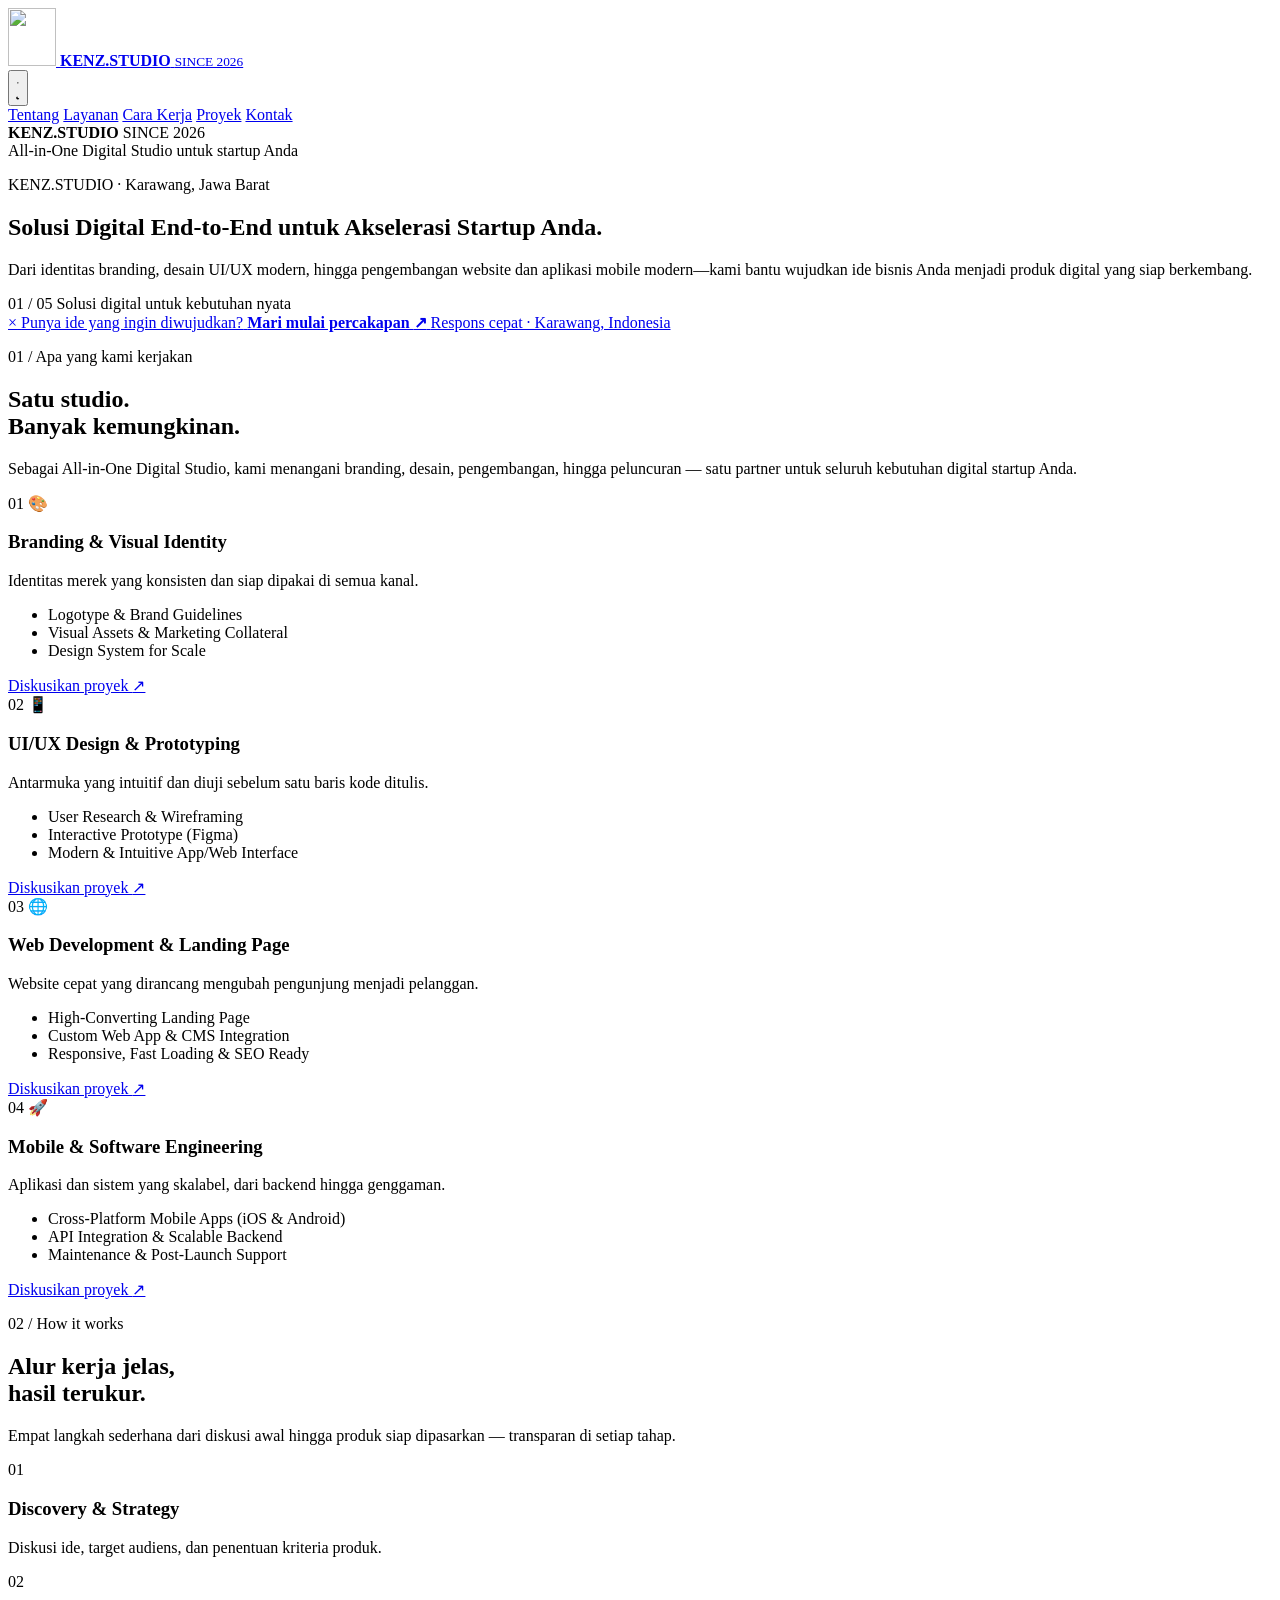
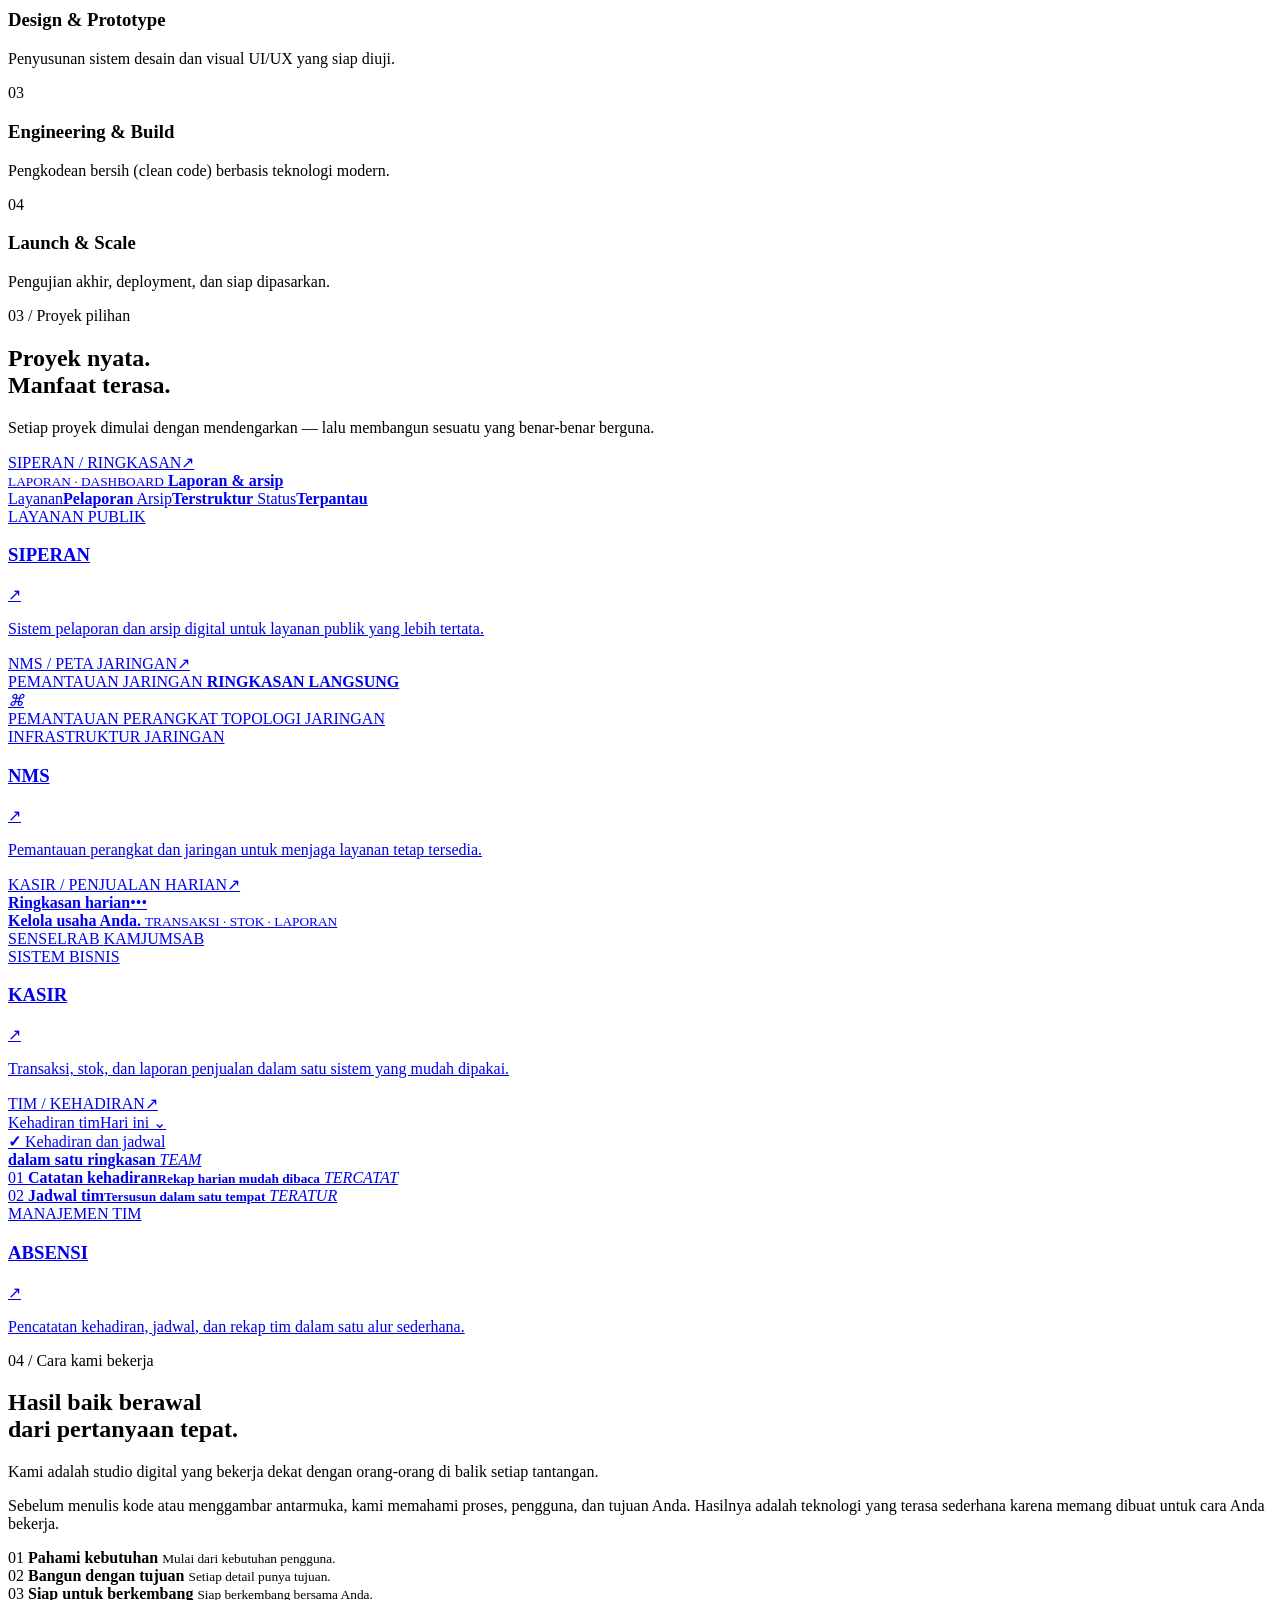
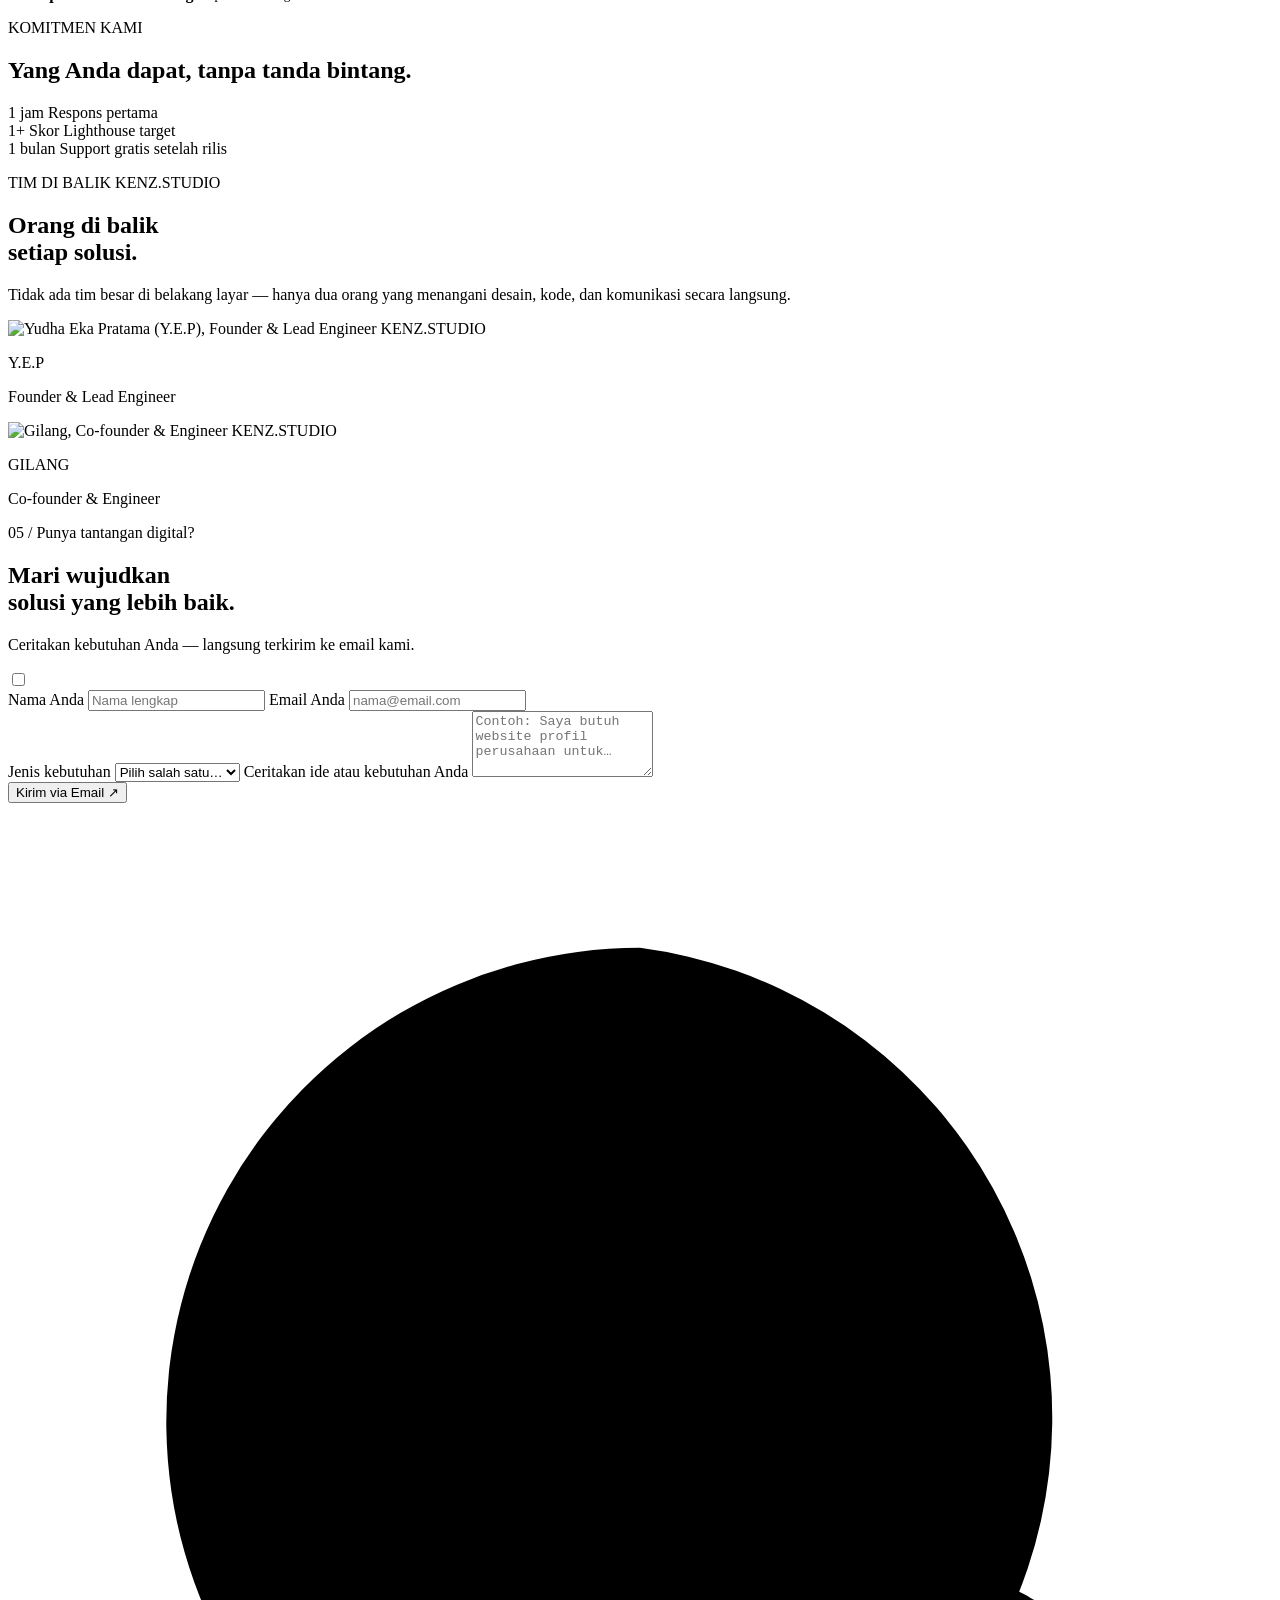
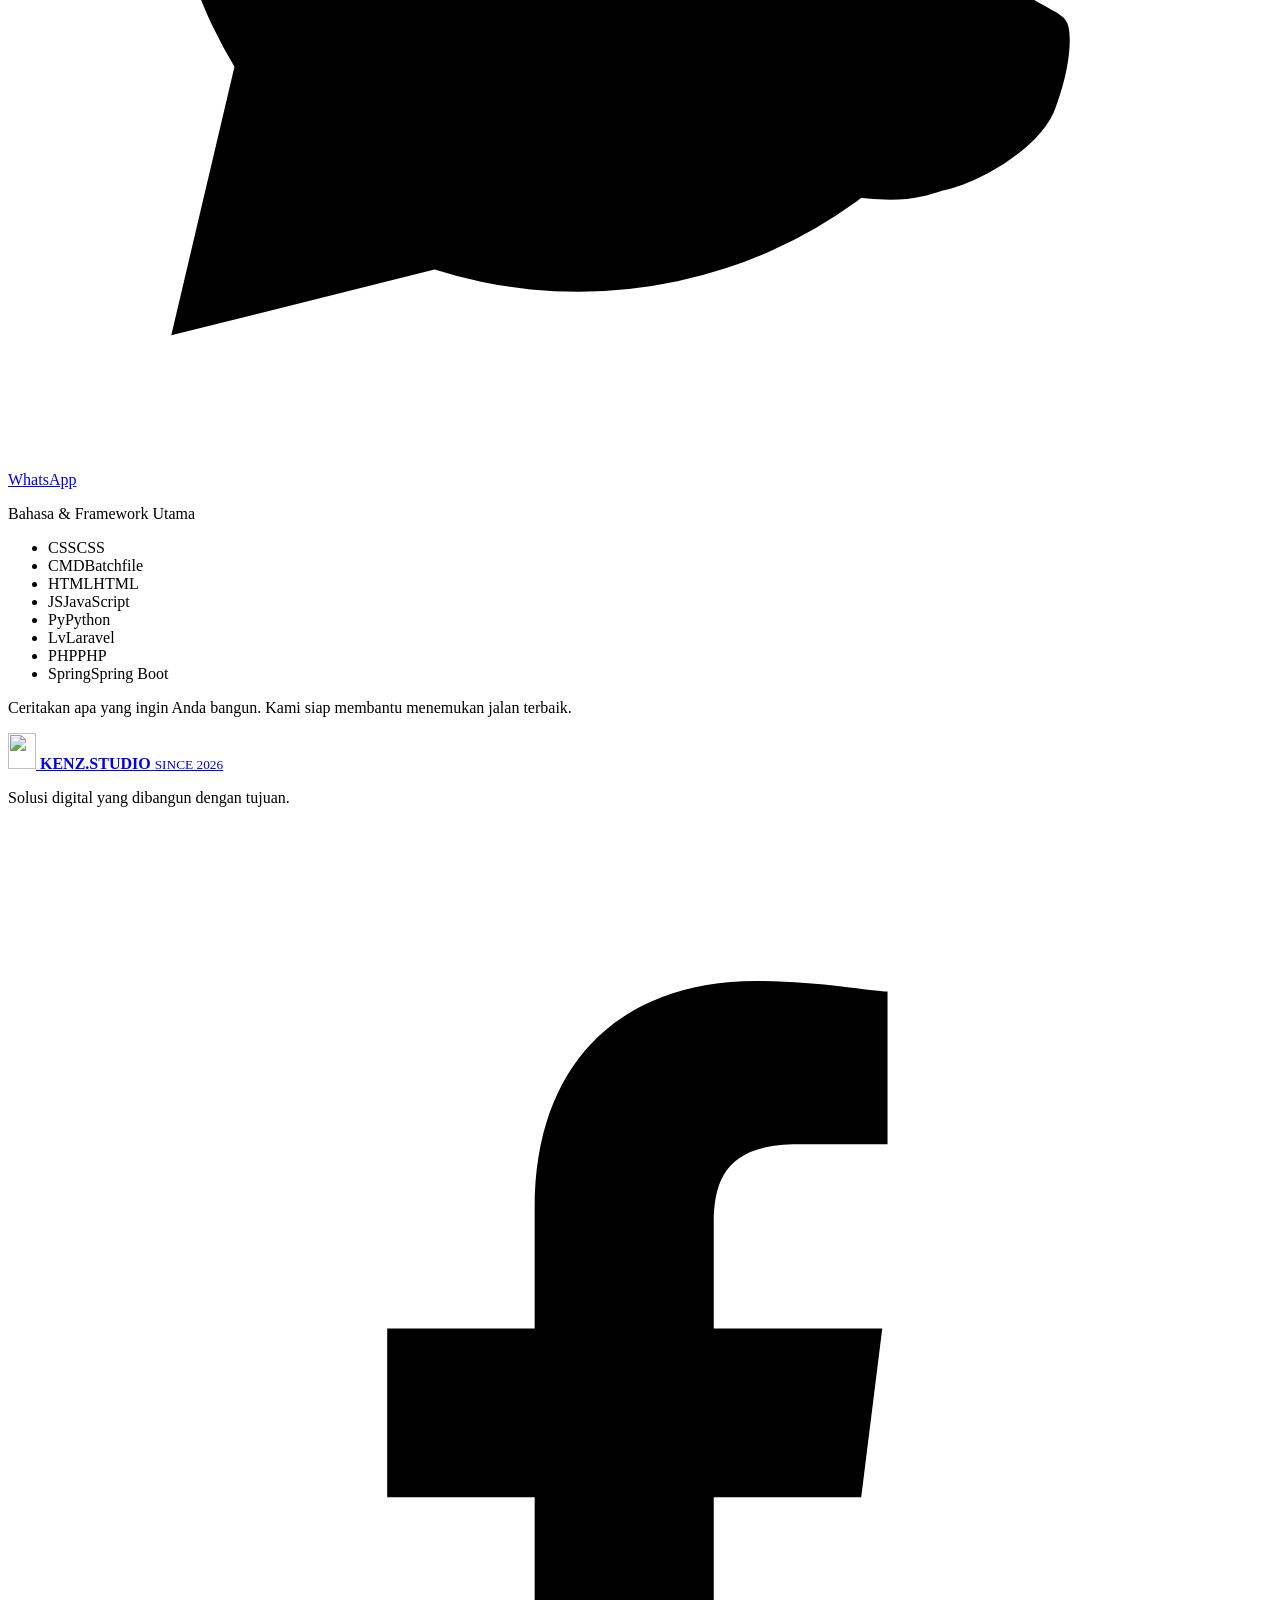
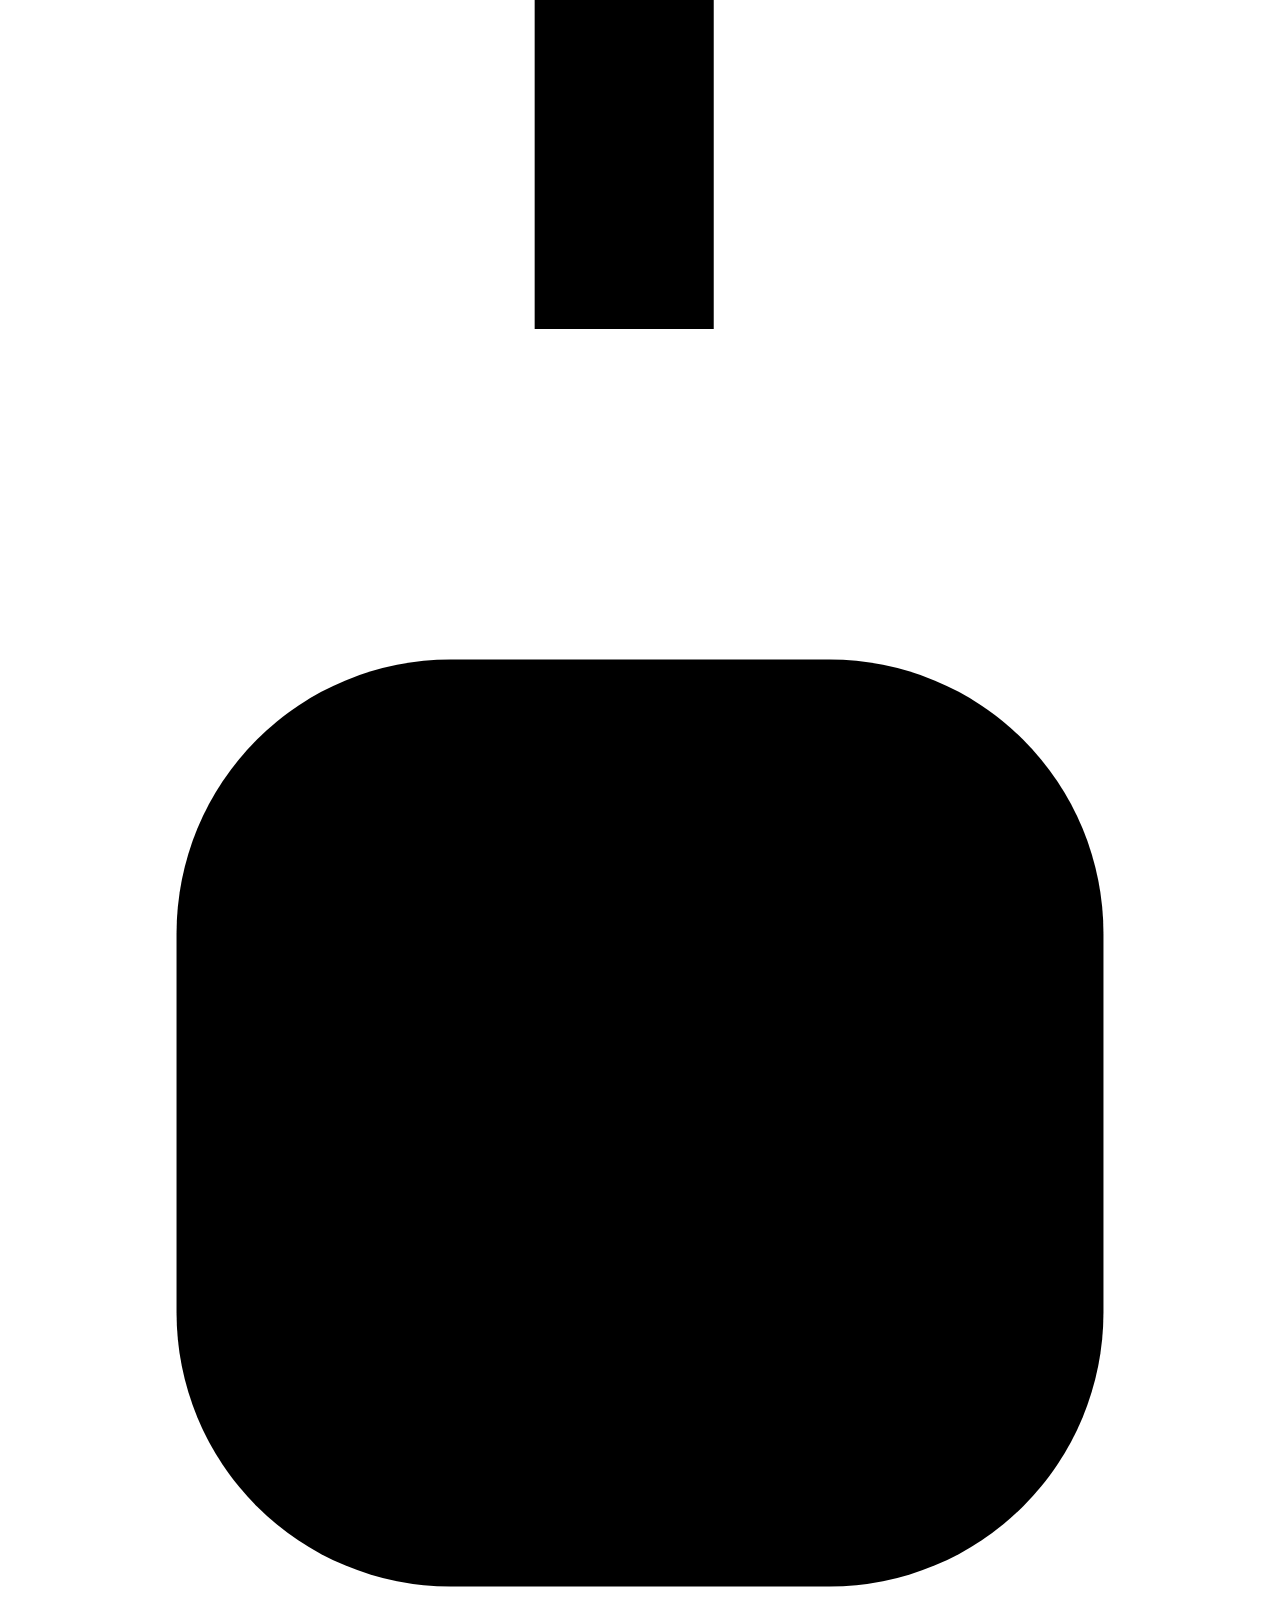
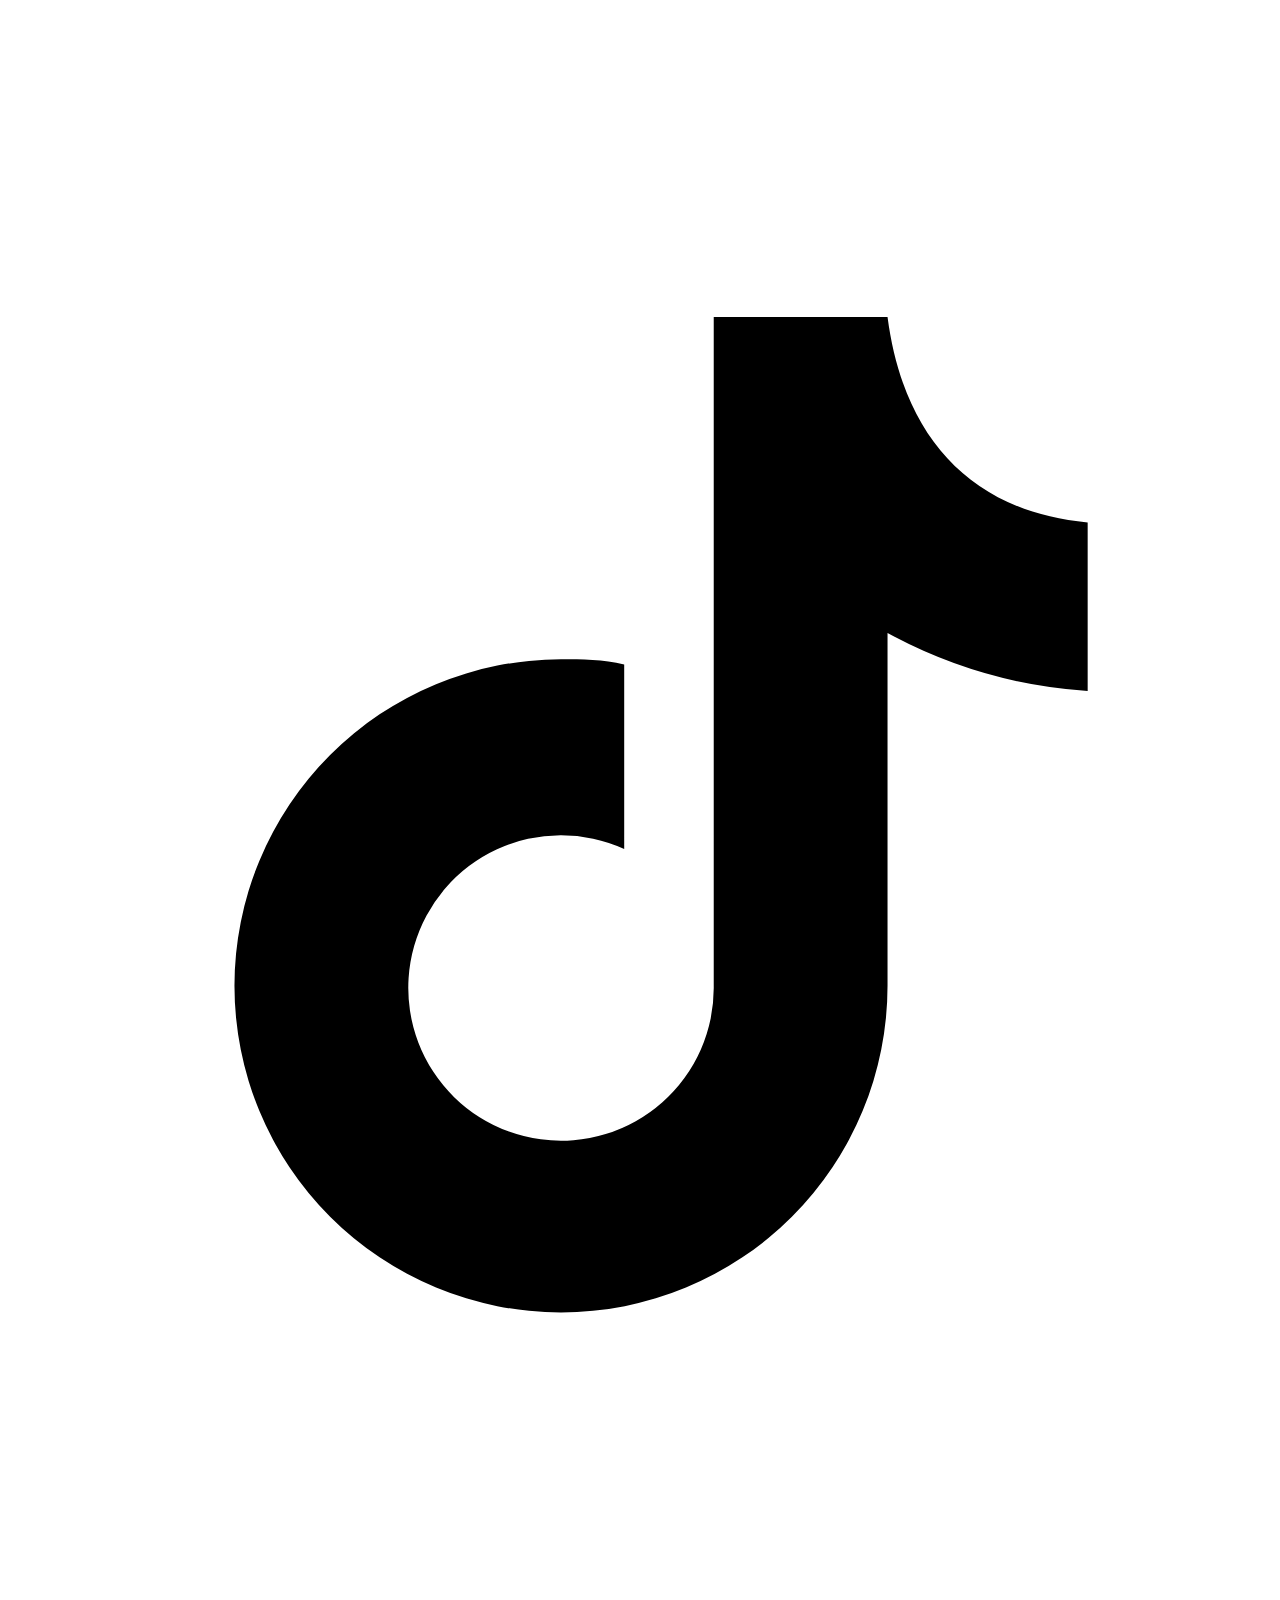
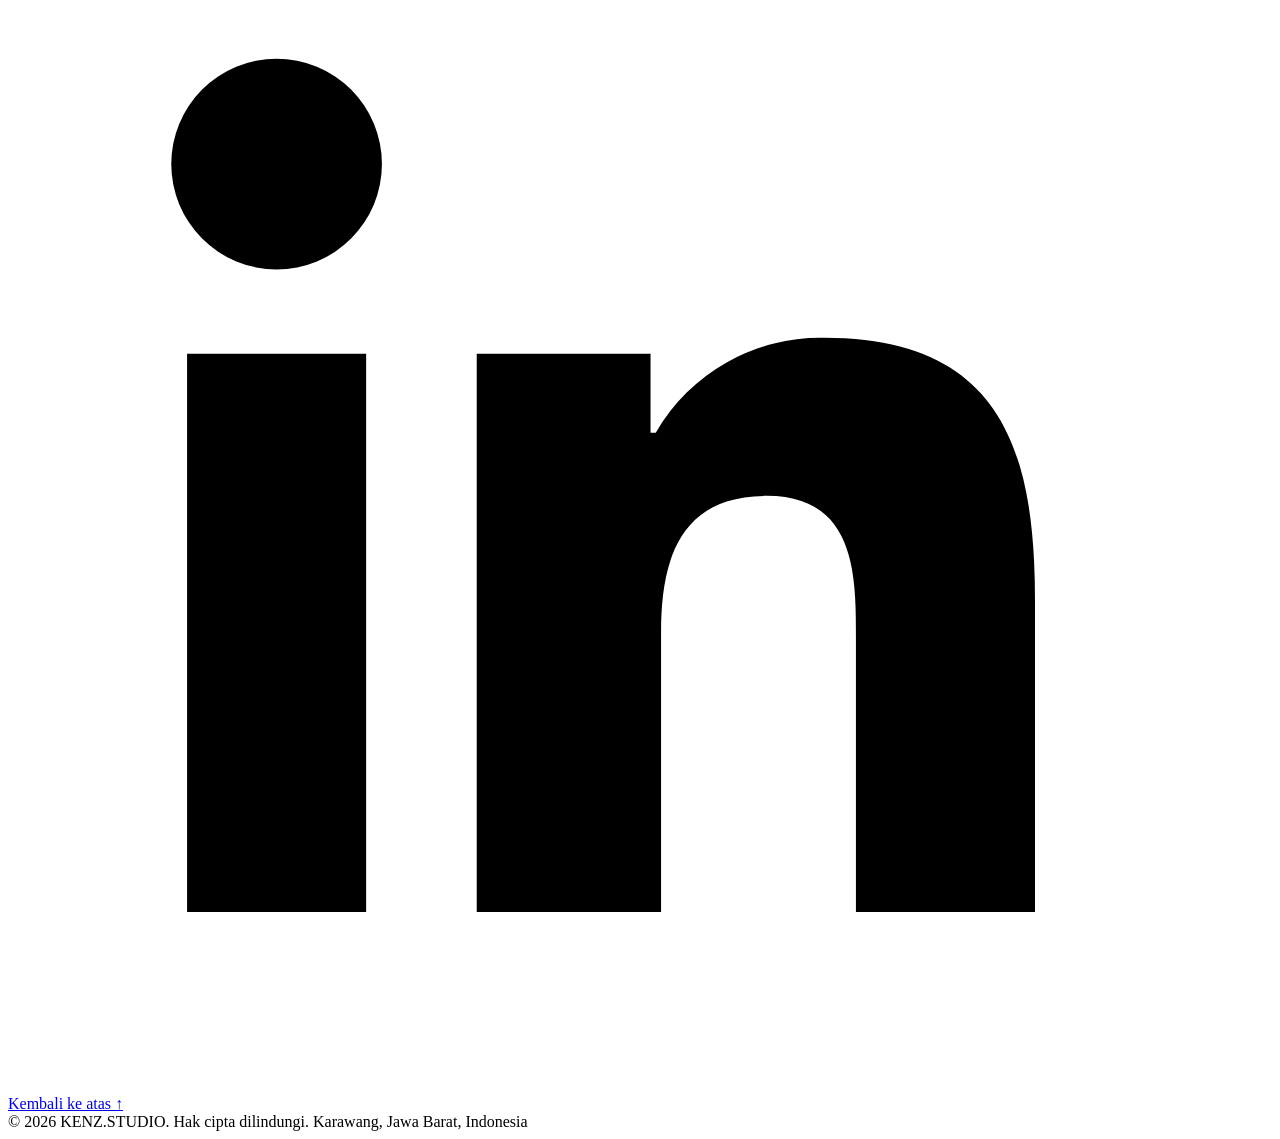
==== index.html @ e2f17513 "feat: tambah script Google AdSense (ca-pub-7647977097994561) ke head" ====
<!doctype html>
<html lang="id">
  <head>
    <meta charset="UTF-8" />
    <meta name="viewport" content="width=device-width, initial-scale=1.0" />
    <meta
      name="description"
      content="KENZ.STUDIO adalah All-in-One Digital Studio untuk branding, UI/UX, web development, dan mobile app. Berbasis di Karawang, Jawa Barat, siap membantu bisnis dan startup Indonesia."
    />
    <meta name="theme-color" content="#000c34" />
    <meta name="robots" content="index, follow, max-image-preview:large, max-snippet:-1" />
    <meta name="author" content="KENZ.STUDIO" />
    <meta
      name="keywords"
      content="digital studio, jasa pembuatan website, jasa branding, desain UI/UX, web development Karawang, pembuatan aplikasi mobile, software house Indonesia, digital agency"
    />
    <link rel="canonical" href="https://kenz-studio.pages.dev/" />
    <link rel="icon" type="image/png" href="/logo-icon.png" />
    <link rel="apple-touch-icon" href="/logo-icon.png" />
    <title>KENZ.STUDIO — Jasa Digital Studio, Branding, Web &amp; App Indonesia</title>
    <link rel="preconnect" href="https://fonts.googleapis.com" />
    <link rel="preconnect" href="https://fonts.gstatic.com" crossorigin />
    <link
      rel="preload"
      as="style"
      href="https://fonts.googleapis.com/css2?family=DM+Sans:wght@400;500;600;700&family=Manrope:wght@400;500;600;700;800&display=swap"
      crossorigin
    />
    <link
      href="https://fonts.googleapis.com/css2?family=DM+Sans:wght@400;500;600;700&family=Manrope:wght@400;500;600;700;800&display=swap"
      rel="stylesheet"
    />
    <link rel="preload" as="image" href="/logo-icon.png" />

    <!-- Open Graph -->
    <meta property="og:type" content="website" />
    <meta property="og:site_name" content="KENZ.STUDIO" />
    <meta property="og:locale" content="id_ID" />
    <meta property="og:url" content="https://kenz-studio.pages.dev/" />
    <meta property="og:title" content="KENZ.STUDIO — Jasa Digital Studio, Branding, Web &amp; App Indonesia" />
    <meta
      property="og:description"
      content="All-in-One Digital Studio untuk branding, UI/UX, web development, dan mobile app. Wujudkan ide bisnis Anda menjadi produk digital yang siap berkembang."
    />
    <meta property="og:image" content="https://kenz-studio.pages.dev/og-image.png" />
    <meta property="og:image:alt" content="KENZ.STUDIO — All-in-One Digital Studio, Karawang Jawa Barat Indonesia" />
    <meta property="og:image:width" content="1200" />
    <meta property="og:image:height" content="630" />
    <meta property="og:image:type" content="image/png" />

    <!-- Twitter Card -->
    <meta name="twitter:card" content="summary_large_image" />
    <meta name="twitter:title" content="KENZ.STUDIO — Jasa Digital Studio, Branding, Web &amp; App Indonesia" />
    <meta
      name="twitter:description"
      content="All-in-One Digital Studio untuk branding, UI/UX, web development, dan mobile app untuk bisnis dan startup Indonesia."
    />
    <meta name="twitter:image" content="https://kenz-studio.pages.dev/og-image.png" />
    <meta name="twitter:image:alt" content="KENZ.STUDIO — All-in-One Digital Studio" />

    <script src="/theme-init.js"></script>
    <script
      async
      src="https://pagead2.googlesyndication.com/pagead/js/adsbygoogle.js?client=ca-pub-7647977097994561"
      crossorigin="anonymous"
    ></script>
    <link rel="stylesheet" href="/styles.css" />
    <link rel="stylesheet" href="/css/components/menu.css" />
    <link rel="stylesheet" href="/css/components/buttons.css" />
    <script src="/script.js" defer></script>
    <script type="application/ld+json">
      {
        "@context": "https://schema.org",
        "@type": "ProfessionalService",
        "@id": "https://kenz-studio.pages.dev/#studio",
        "name": "KENZ.STUDIO",
        "alternateName": "Kenz Studio",
        "url": "https://kenz-studio.pages.dev/",
        "logo": "https://kenz-studio.pages.dev/logo-lockup.png",
        "image": "https://kenz-studio.pages.dev/og-image.png",
        "description": "All-in-One Digital Studio untuk branding, UI/UX design, web development, dan aplikasi mobile di Indonesia.",
        "foundingDate": "2026",
        "areaServed": [
          { "@type": "Country", "name": "Indonesia" },
          { "@type": "AdministrativeArea", "name": "Jawa Barat" }
        ],
        "address": {
          "@type": "PostalAddress",
          "addressLocality": "Karawang",
          "addressRegion": "Jawa Barat",
          "addressCountry": "ID"
        },
        "knowsLanguage": "id-ID",
        "sameAs": [
          "https://www.instagram.com/",
          "https://www.tiktok.com/id-ID/",
          "https://web.facebook.com/",
          "https://www.linkedin.com/in/yudha-eka-pratama-3a3a57129/"
        ],
        "hasOfferCatalog": {
          "@type": "OfferCatalog",
          "name": "Layanan KENZ.STUDIO",
          "itemListElement": [
            {
              "@type": "Offer",
              "itemOffered": {
                "@type": "Service",
                "name": "Branding & Visual Identity",
                "description": "Logotype, brand guidelines, dan design system yang konsisten."
              }
            },
            {
              "@type": "Offer",
              "itemOffered": {
                "@type": "Service",
                "name": "UI/UX Design & Prototyping",
                "description": "User research, wireframing, dan prototipe interaktif."
              }
            },
            {
              "@type": "Offer",
              "itemOffered": {
                "@type": "Service",
                "name": "Web Development & Landing Page",
                "description": "Landing page dan web app yang cepat, responsif, dan SEO ready."
              }
            },
            {
              "@type": "Offer",
              "itemOffered": {
                "@type": "Service",
                "name": "Mobile & Software Engineering",
                "description": "Aplikasi mobile cross-platform dan backend yang skalabel."
              }
            }
          ]
        }
      }
    </script>
  </head>
  <body>
    <div class="page-backdrop" aria-hidden="true">
      <i class="walker walker-one"><b></b></i>
      <i class="walker walker-two"><b></b></i>
      <i class="walker walker-three"><b></b></i>
      <i class="walker walker-four"><b></b></i>
      <span class="hero-ring hero-ring-one"></span>
      <span class="hero-ring hero-ring-two"></span>
    </div>
    <div class="scroll-progress" aria-hidden="true"></div>
    <header class="site-header">
      <a class="header-brand" href="#home" aria-label="KENZ.STUDIO, sejak 2026">
        <img class="brand-mark" src="/logo-icon.png" alt="" width="48" height="58" />
        <span class="brand-copy">
          <strong class="brand-color-flow">KENZ.STUDIO</strong>
          <small>SINCE 2026</small>
        </span>
      </a>
      <div class="header-actions">
        <button
          class="theme-toggle"
          type="button"
          data-theme-toggle
          aria-label="Aktifkan mode terang"
          aria-pressed="false"
          title="Ganti mode terang/gelap"
        >
          <svg
            class="theme-icon theme-icon-sun"
            viewBox="0 0 24 24"
            aria-hidden="true"
          >
            <circle cx="12" cy="12" r="4.4"></circle>
            <path
              d="M12 2.5v2.4M12 19.1v2.4M2.5 12h2.4M19.1 12h2.4M5.3 5.3l1.7 1.7M17 17l1.7 1.7M18.7 5.3 17 7M7 17l-1.7 1.7"
            ></path>
          </svg>
          <svg
            class="theme-icon theme-icon-moon"
            viewBox="0 0 24 24"
            aria-hidden="true"
          >
            <path d="M20.2 14.3A8.6 8.6 0 0 1 9.7 3.8a.7.7 0 0 0-.9-.9 10.2 10.2 0 1 0 12.3 12.3.7.7 0 0 0-.9-.9Z"></path>
          </svg>
        </button>
        <nav class="site-nav" id="site-nav" aria-label="Navigasi utama">
          <a href="#about">Tentang</a>
          <a href="#services">Layanan</a>
          <a href="#process">Cara Kerja</a>
          <a href="#projects">Proyek</a>
          <a href="#contact">Kontak</a>
        </nav>
  <div
    class="nav-controller"
    id="menuButton"
    type="button"
    aria-expanded="false"
    aria-controls="site-nav"
    aria-label="Buka menu"
  >
    <span class="icon" aria-hidden="true">
      <span class="ball"></span>
      <span class="bars"><div></div><div></div></span>
      <span class="close"><div></div><div></div></span>
    </span>
    <span class="text">
      <strong>KENZ.STUDIO</strong>
      <span>SINCE 2026</span>
    </span>
  </div>
      </div>
    </header>

    <main>
      <section class="hero" id="home">
        <div class="hero-content">
          <div class="hero-kicker">
            <span class="live-dot"></span>
            All-in-One Digital Studio untuk startup Anda
          </div>
          <p class="hero-overline">
            <span class="brand-color-flow">KENZ.STUDIO</span>
            <span>·</span>
            Karawang, Jawa Barat
          </p>
          <h1>
            <span class="headline-line">Solusi Digital End-to-End</span>
            <span class="headline-highlight">untuk Akselerasi Startup Anda.</span>
          </h1>
          <p class="hero-description">
            Dari identitas branding, desain UI/UX modern, hingga pengembangan
            website dan aplikasi mobile modern—kami bantu wujudkan ide bisnis
            Anda menjadi produk digital yang siap berkembang.
          </p>
          <div class="hero-bottom-note">
            <span>01 / 05</span>
            <span class="note-rule"></span>
            <span>Solusi digital untuk kebutuhan nyata</span>
          </div>
        </div>
        <a class="floating-contact" href="#contact">
          <span class="float-close" aria-hidden="true">×</span>
          <span class="floating-label">Punya ide yang ingin diwujudkan?</span>
          <strong>Mari mulai percakapan <span aria-hidden="true">↗</span></strong>
          <span class="floating-meta">Respons cepat · Karawang, Indonesia</span>
        </a>
        <a class="scroll-cue" href="#services" aria-label="Gulir untuk melihat layanan">
          <span></span>
        </a>
      </section>

      <section class="services section-pad" id="services">
        <div class="container">
          <div class="section-heading reveal">
            <div>
              <p class="eyebrow">01 / Apa yang kami kerjakan</p>
              <h2>Satu studio.<br /><span>Banyak kemungkinan.</span></h2>
            </div>
            <p class="section-intro">
              Sebagai All-in-One Digital Studio, kami menangani branding,
              desain, pengembangan, hingga peluncuran — satu partner untuk
              seluruh kebutuhan digital startup Anda.
            </p>
          </div>
          <div class="service-grid">
            <article class="service-card reveal">
              <div class="service-top">
                <span>01</span>
                <span class="service-icon" aria-hidden="true">🎨</span>
              </div>
              <h3>Branding &amp; Visual Identity</h3>
              <p>Identitas merek yang konsisten dan siap dipakai di semua kanal.</p>
              <ul>
                <li>Logotype &amp; Brand Guidelines</li>
                <li>Visual Assets &amp; Marketing Collateral</li>
                <li>Design System for Scale</li>
              </ul>
              <a class="card-link" href="#contact" aria-label="Diskusikan proyek branding">
                Diskusikan proyek <span aria-hidden="true">↗</span>
              </a>
            </article>
            <article class="service-card reveal">
              <div class="service-top">
                <span>02</span>
                <span class="service-icon" aria-hidden="true">📱</span>
              </div>
              <h3>UI/UX Design &amp; Prototyping</h3>
              <p>Antarmuka yang intuitif dan diuji sebelum satu baris kode ditulis.</p>
              <ul>
                <li>User Research &amp; Wireframing</li>
                <li>Interactive Prototype (Figma)</li>
                <li>Modern &amp; Intuitive App/Web Interface</li>
              </ul>
              <a class="card-link" href="#contact" aria-label="Diskusikan proyek UI/UX">
                Diskusikan proyek <span aria-hidden="true">↗</span>
              </a>
            </article>
            <article class="service-card reveal">
              <div class="service-top">
                <span>03</span>
                <span class="service-icon" aria-hidden="true">🌐</span>
              </div>
              <h3>Web Development &amp; Landing Page</h3>
              <p>Website cepat yang dirancang mengubah pengunjung menjadi pelanggan.</p>
              <ul>
                <li>High-Converting Landing Page</li>
                <li>Custom Web App &amp; CMS Integration</li>
                <li>Responsive, Fast Loading &amp; SEO Ready</li>
              </ul>
              <a class="card-link" href="#contact" aria-label="Diskusikan proyek website">
                Diskusikan proyek <span aria-hidden="true">↗</span>
              </a>
            </article>
            <article class="service-card reveal">
              <div class="service-top">
                <span>04</span>
                <span class="service-icon" aria-hidden="true">🚀</span>
              </div>
              <h3>Mobile &amp; Software Engineering</h3>
              <p>Aplikasi dan sistem yang skalabel, dari backend hingga genggaman.</p>
              <ul>
                <li>Cross-Platform Mobile Apps (iOS &amp; Android)</li>
                <li>API Integration &amp; Scalable Backend</li>
                <li>Maintenance &amp; Post-Launch Support</li>
              </ul>
              <a class="card-link" href="#contact" aria-label="Diskusikan proyek mobile dan software">
                Diskusikan proyek <span aria-hidden="true">↗</span>
              </a>
            </article>
          </div>
        </div>
      </section>

      <section class="process section-pad" id="process">
        <div class="container">
          <div class="section-heading reveal">
            <div>
              <p class="eyebrow">02 / How it works</p>
              <h2>Alur kerja jelas,<br /><span>hasil terukur.</span></h2>
            </div>
            <p class="section-intro">
              Empat langkah sederhana dari diskusi awal hingga produk siap
              dipasarkan — transparan di setiap tahap.
            </p>
          </div>
          <div class="process-grid reveal">
            <div class="process-step">
              <span class="process-num">01</span>
              <h3>Discovery &amp; Strategy</h3>
              <p>Diskusi ide, target audiens, dan penentuan kriteria produk.</p>
            </div>
            <div class="process-step">
              <span class="process-num">02</span>
              <h3>Design &amp; Prototype</h3>
              <p>Penyusunan sistem desain dan visual UI/UX yang siap diuji.</p>
            </div>
            <div class="process-step">
              <span class="process-num">03</span>
              <h3>Engineering &amp; Build</h3>
              <p>Pengkodean bersih (clean code) berbasis teknologi modern.</p>
            </div>
            <div class="process-step">
              <span class="process-num">04</span>
              <h3>Launch &amp; Scale</h3>
              <p>Pengujian akhir, deployment, dan siap dipasarkan.</p>
            </div>
          </div>
        </div>
      </section>

      <section class="projects section-pad" id="projects">
        <div class="container">
          <div class="section-heading project-heading reveal">
            <div>
              <p class="eyebrow">03 / Proyek pilihan</p>
              <h2>Proyek nyata.<br /><span>Manfaat terasa.</span></h2>
            </div>
            <p class="section-intro">
              Setiap proyek dimulai dengan mendengarkan — lalu membangun
              sesuatu yang benar-benar berguna.
            </p>
          </div>
          <div class="project-grid">
            <article class="project-card project-siperan reveal">
              <a href="#contact" aria-label="Tanya tentang proyek SIPERAN">
                <div class="project-visual">
                  <div class="project-visual-top">
                    <span>SIPERAN / RINGKASAN</span><span>↗</span>
                  </div>
                  <div class="siperan-preview">
                    <div class="preview-content">
                      <small>LAPORAN · DASHBOARD</small>
                      <strong>Laporan &amp; arsip</strong>
                      <div class="preview-stat-row">
                        <span>Layanan<b>Pelaporan</b></span>
                        <span>Arsip<b>Terstruktur</b></span>
                        <span>Status<b>Terpantau</b></span>
                      </div>
                    </div>
                  </div>
                </div>
                <div class="project-meta">
                  <div><span>LAYANAN PUBLIK</span><h3>SIPERAN</h3></div>
                  <span class="project-arrow">↗</span>
                </div>
                <p>Sistem pelaporan dan arsip digital untuk layanan publik yang lebih tertata.</p>
              </a>
            </article>
            <article class="project-card project-nms reveal">
              <a href="#contact" aria-label="Tanya tentang proyek NMS">
                <div class="project-visual">
                  <div class="project-visual-top">
                    <span>NMS / PETA JARINGAN</span><span>↗</span>
                  </div>
                  <div class="network-preview">
                    <div class="network-label">
                      <span class="status-dot"></span>
                      PEMANTAUAN JARINGAN
                      <b>RINGKASAN LANGSUNG</b>
                    </div>
                    <div class="network-map" aria-hidden="true">
                      <i class="network-node node-center">⌘</i>
                      <i class="network-node node-left"></i>
                      <i class="network-node node-right"></i>
                      <i class="network-node node-low-left"></i>
                      <i class="network-node node-low-center"></i>
                      <i class="network-node node-low-right"></i>
                      <span class="network-line line-left"></span>
                      <span class="network-line line-right"></span>
                      <span class="network-line line-down-left"></span>
                      <span class="network-line line-down-right"></span>
                    </div>
                    <div class="network-footer">
                      <span>PEMANTAUAN PERANGKAT</span>
                      <span>TOPOLOGI JARINGAN</span>
                    </div>
                  </div>
                </div>
                <div class="project-meta">
                  <div><span>INFRASTRUKTUR JARINGAN</span><h3>NMS</h3></div>
                  <span class="project-arrow">↗</span>
                </div>
                <p>Pemantauan perangkat dan jaringan untuk menjaga layanan tetap tersedia.</p>
              </a>
            </article>
            <article class="project-card project-kasir reveal">
              <a href="#contact" aria-label="Tanya tentang proyek sistem kasir">
                <div class="project-visual">
                  <div class="project-visual-top">
                    <span>KASIR / PENJUALAN HARIAN</span><span>↗</span>
                  </div>
                  <div class="pos-preview">
                    <div class="pos-preview-head">
                      <b>Ringkasan harian</b><span>•••</span>
                    </div>
                    <strong>Kelola usaha Anda.</strong>
                    <small class="preview-accent">
                      TRANSAKSI · STOK · LAPORAN
                    </small>
                    <div class="sales-bars" aria-hidden="true">
                      <i></i><i></i><i></i><i></i><i></i><i></i>
                      <i></i><i></i><i></i><i></i><i></i><i></i>
                    </div>
                    <div class="sales-days">
                      <span>SEN</span><span>SEL</span><span>RAB</span>
                      <span>KAM</span><span>JUM</span><span>SAB</span>
                    </div>
                  </div>
                </div>
                <div class="project-meta">
                  <div><span>SISTEM BISNIS</span><h3>KASIR</h3></div>
                  <span class="project-arrow">↗</span>
                </div>
                <p>Transaksi, stok, dan laporan penjualan dalam satu sistem yang mudah dipakai.</p>
              </a>
            </article>
            <article class="project-card project-absensi reveal">
              <a href="#contact" aria-label="Tanya tentang proyek sistem absensi">
                <div class="project-visual">
                  <div class="project-visual-top">
                    <span>TIM / KEHADIRAN</span><span>↗</span>
                  </div>
                  <div class="attendance-preview">
                    <div class="attendance-preview-head">
                      <span>Kehadiran tim</span><span>Hari ini&nbsp;⌄</span>
                    </div>
                    <div class="attendance-number">
                      <strong>✓</strong>
                      <span>
                        Kehadiran dan jadwal<br />
                        <b>dalam satu ringkasan</b>
                      </span>
                      <i>TEAM</i>
                    </div>
                    <div class="attendance-track"><i></i></div>
                    <div class="attendance-person">
                      <span>01</span>
                      <b>Catatan kehadiran<small>Rekap harian mudah dibaca</small></b>
                      <i>TERCATAT</i>
                    </div>
                    <div class="attendance-person">
                      <span>02</span>
                      <b>Jadwal tim<small>Tersusun dalam satu tempat</small></b>
                      <i>TERATUR</i>
                    </div>
                  </div>
                </div>
                <div class="project-meta">
                  <div><span>MANAJEMEN TIM</span><h3>ABSENSI</h3></div>
                  <span class="project-arrow">↗</span>
                </div>
                <p>Pencatatan kehadiran, jadwal, dan rekap tim dalam satu alur sederhana.</p>
              </a>
            </article>
          </div>
        </div>
      </section>

      <section class="about section-pad" id="about">
        <div class="container about-layout">
          <div class="about-heading reveal reveal--left">
            <p class="eyebrow">04 / Cara kami bekerja</p>
            <h2>Hasil baik berawal<br />dari <span>pertanyaan tepat.</span></h2>
          </div>
          <div class="about-content reveal reveal--right">
            <p class="about-lead">
              Kami adalah studio digital yang bekerja dekat dengan orang-orang
              di balik setiap tantangan.
            </p>
            <p>
              Sebelum menulis kode atau menggambar antarmuka, kami memahami
              proses, pengguna, dan tujuan Anda. Hasilnya adalah teknologi yang
              terasa sederhana karena memang dibuat untuk cara Anda bekerja.
            </p>
            <div class="principles">
              <div>
                <span>01</span>
                <b>Pahami kebutuhan</b>
                <small>Mulai dari kebutuhan pengguna.</small>
              </div>
              <div>
                <span>02</span>
                <b>Bangun dengan tujuan</b>
                <small>Setiap detail punya tujuan.</small>
              </div>
              <div>
                <span>03</span>
                <b>Siap untuk berkembang</b>
                <small>Siap berkembang bersama Anda.</small>
              </div>
            </div>
          </div>
        </div>
      </section>

      <section class="commitment section-pad" id="commitment">
        <div class="container">
          <div class="section-heading commitment-heading reveal">
            <div>
              <p class="eyebrow">KOMITMEN KAMI</p>
              <h2>Yang Anda dapat, <span>tanpa tanda bintang.</span></h2>
            </div>
          </div>
          <div class="commitment-stats reveal">
            <div class="stat-item" data-stat data-stat-max="24" data-stat-suffix=" jam">
              <span class="stat-value">
                <span class="stat-number" data-stat-number>1</span><span class="stat-unit"> jam</span>
              </span>
              <span class="stat-label">Respons pertama</span>
            </div>
            <div class="stat-item" data-stat data-stat-max="90" data-stat-suffix="+">
              <span class="stat-value">
                <span class="stat-number" data-stat-number>1</span><span class="stat-unit">+</span>
              </span>
              <span class="stat-label">Skor Lighthouse target</span>
            </div>
            <div class="stat-item" data-stat data-stat-max="1" data-stat-start="0" data-stat-suffix=" bulan">
              <span class="stat-value">
                <span class="stat-number" data-stat-number>1</span><span class="stat-unit"> bulan</span>
              </span>
              <span class="stat-label">Support gratis setelah rilis</span>
            </div>
          </div>
        </div>
      </section>

      <section class="team section-pad" id="team">
        <div class="container">
          <div class="section-heading team-heading reveal">
            <div>
              <p class="eyebrow">TIM DI BALIK KENZ.STUDIO</p>
              <h2>Orang di balik<br /><span>setiap solusi.</span></h2>
            </div>
            <p class="section-intro">
              Tidak ada tim besar di belakang layar — hanya dua orang yang
              menangani desain, kode, dan komunikasi secara langsung.
            </p>
          </div>
          <div class="team-grid">
            <article class="team-card reveal">
              <div class="team-avatar">
                <img src="/team-yep.png" alt="Yudha Eka Pratama (Y.E.P), Founder & Lead Engineer KENZ.STUDIO" width="280" height="280" loading="lazy" decoding="async" />
              </div>
              <p class="team-initials">Y.E.P</p>
              <p class="team-role">Founder &amp; Lead Engineer</p>
            </article>
            <article class="team-card reveal">
              <div class="team-avatar">
                <img src="/team-gilang.png" alt="Gilang, Co-founder & Engineer KENZ.STUDIO" width="280" height="280" loading="lazy" decoding="async" />
              </div>
              <p class="team-initials">GILANG</p>
              <p class="team-role">Co-founder &amp; Engineer</p>
            </article>
          </div>
        </div>
      </section>

      <section class="contact" id="contact">
        <div class="container contact-card reveal">
          <p class="eyebrow">05 / Punya tantangan digital?</p>
          <h2>Mari wujudkan<br /><span>solusi yang lebih baik.</span></h2>
          <div class="contact-layout">
          <form class="collab-form" data-collab-form novalidate data-access-key="54febec7-42b3-4870-ac29-473d9cbdac7a">
            <p class="collab-title">Ceritakan kebutuhan Anda — langsung terkirim ke email kami.</p>
            <input type="checkbox" name="botcheck" class="collab-honeypot" tabindex="-1" autocomplete="off" aria-hidden="true" />
            <div class="collab-grid">
              <label class="collab-field">
                <span>Nama Anda</span>
                <input type="text" name="name" placeholder="Nama lengkap" autocomplete="name" required maxlength="80" />
              </label>
              <label class="collab-field">
                <span>Email Anda</span>
                <input type="email" name="email" placeholder="nama@email.com" autocomplete="email" required maxlength="120" />
              </label>
            </div>
            <label class="collab-field">
              <span>Jenis kebutuhan</span>
              <select name="topic" required>
                <option value="" disabled selected>Pilih salah satu…</option>
                <option value="Website">Website</option>
                <option value="Sistem Bisnis">Sistem Bisnis</option>
                <option value="Produk Digital">Produk Digital</option>
                <option value="Lainnya">Lainnya</option>
              </select>
            </label>
            <label class="collab-field">
              <span>Ceritakan ide atau kebutuhan Anda</span>
              <textarea name="message" rows="4" placeholder="Contoh: Saya butuh website profil perusahaan untuk…" required maxlength="2000"></textarea>
            </label>
            <p class="collab-error" data-collab-error role="alert" hidden></p>
            <p class="collab-status" data-collab-status role="status" hidden></p>
            <div class="collab-actions">
              <button class="button button-primary collab-submit" type="submit">
                Kirim via Email <span aria-hidden="true">↗</span>
              </button>
              <a
                class="whatsapp-button"
                href="/404.html"
                data-whatsapp-link
                aria-label="WhatsApp (tidak tersedia)"
                title="WhatsApp (tidak tersedia)"
              >
                <svg class="whatsapp-logo" viewBox="0 0 48 48" aria-hidden="true">
                  <path class="whatsapp-bubble" d="M24 5.5a18 18 0 0 0-15.4 27.3L6.2 43l10-2.5A18 18 0 1 0 24 5.5Z"></path>
                  <path class="whatsapp-phone" d="M17.4 13.7c-.7-.1-1.4.1-1.8.8-.7.8-2.2 2.5-2.2 5.7 0 3.3 2.4 6.6 2.8 7 .3.4 4.6 7.3 11.3 9.4 5.4 1.7 6.8 1.3 8 .9 1.2-.2 3.8-1.6 4.3-3.2.6-1.6.6-2.9.4-3.2-.1-.3-.7-.5-1.5-1-.8-.4-4.1-2-4.7-2.2-.7-.3-1.2-.4-1.6.4-.5.8-1.9 2.3-2.3 2.8-.4.4-.8.5-1.6.1-.8-.4-3.1-1.1-5.7-3.4-2.1-1.8-3.5-4.1-3.9-4.9-.4-.8 0-1.2.4-1.6.3-.3.8-.9 1.2-1.4.4-.5.5-.8.8-1.3.2-.5.1-.9 0-1.2-.2-.4-1.5-3.8-2-5.1-.5-1.2-1.1-1.2-1.5-1.2h-.9Z"></path>
                </svg>
                <span class="whatsapp-label">WhatsApp</span>
              </a>
            </div>
          </form>
          <aside class="tech-stack" aria-label="Teknologi yang kami gunakan">
            <p class="tech-stack-title">Bahasa & Framework Utama</p>
            <ul class="tech-grid">
              <li class="tech-item"><span class="tech-logo tech-transparent" aria-hidden="true">CSS</span><span class="tech-name">CSS</span></li>
              <li class="tech-item"><span class="tech-logo tech-transparent" aria-hidden="true">CMD</span><span class="tech-name">Batchfile</span></li>
              <li class="tech-item"><span class="tech-logo tech-transparent" aria-hidden="true">HTML</span><span class="tech-name">HTML</span></li>
              <li class="tech-item"><span class="tech-logo tech-transparent" aria-hidden="true">JS</span><span class="tech-name">JavaScript</span></li>
              <li class="tech-item"><span class="tech-logo tech-transparent" aria-hidden="true">Py</span><span class="tech-name">Python</span></li>
              <li class="tech-item"><span class="tech-logo tech-transparent" aria-hidden="true">Lv</span><span class="tech-name">Laravel</span></li>
              <li class="tech-item"><span class="tech-logo tech-transparent" aria-hidden="true">PHP</span><span class="tech-name">PHP</span></li>
              <li class="tech-item"><span class="tech-logo tech-transparent" aria-hidden="true">Spring</span><span class="tech-name">Spring Boot</span></li>
            </ul>
          </aside>
          </div>
          <div class="contact-bottom">
            <p>Ceritakan apa yang ingin Anda bangun. Kami siap membantu menemukan jalan terbaik.</p>
          </div>
        </div>
      </section>
    </main>

    <footer class="site-footer">
      <div class="container footer-main reveal">
        <a class="footer-brand" href="#home">
          <img src="/logo-icon.png" alt="" width="28" height="36" />
          <span class="footer-brand-copy">
            <strong class="brand-color-flow">KENZ.STUDIO</strong>
            <small>SINCE 2026</small>
          </span>
        </a>
        <p>Solusi digital yang dibangun dengan tujuan.</p>
        <nav class="social-links" aria-label="Media sosial KENZ.STUDIO">
          <a
            href="https://web.facebook.com/?_rdc=1&amp;_rdr#"
            target="_blank"
            rel="noopener noreferrer"
            aria-label="Facebook"
            title="Facebook"
          >
            <svg viewBox="0 0 24 24" aria-hidden="true"><path d="M13.4 21v-8.2h2.8l.4-3.2h-3.2v-2c0-.9.3-1.5 1.6-1.5h1.7V3.2c-.3 0-1.3-.2-2.5-.2-2.5 0-4.2 1.5-4.2 4.3v2.3H7.2v3.2H10V21h3.4Z"></path></svg>
          </a>
          <a
            href="https://www.instagram.com/"
            target="_blank"
            rel="noopener noreferrer"
            aria-label="Instagram"
            title="Instagram"
          >
            <svg viewBox="0 0 24 24" aria-hidden="true"><rect x="3.2" y="3.2" width="17.6" height="17.6" rx="5.2"></rect><circle cx="12" cy="12" r="4.1"></circle><circle class="social-dot" cx="17.7" cy="6.7" r="1.1"></circle></svg>
          </a>
          <a
            href="https://www.tiktok.com/id-ID/"
            target="_blank"
            rel="noopener noreferrer"
            aria-label="TikTok"
            title="TikTok"
          >
            <svg viewBox="0 0 24 24" aria-hidden="true"><path d="M16.7 3c.3 2.3 1.6 3.7 3.8 3.9v3.2a9.2 9.2 0 0 1-3.8-1.1v6.7a6.2 6.2 0 1 1-6.2-6.2c.4 0 .8 0 1.2.1v3.5a2.9 2.9 0 1 0 1.7 2.6V3h3.3Z"></path></svg>
          </a>
          <a
            href="https://www.linkedin.com/in/yudha-eka-pratama-3a3a57129/"
            target="_blank"
            rel="noopener noreferrer"
            aria-label="LinkedIn"
            title="LinkedIn"
          >
            <svg viewBox="0 0 24 24" aria-hidden="true"><path d="M5.1 8.4a2 2 0 1 0 0-4 2 2 0 0 0 0 4ZM3.4 10h3.4v10.6H3.4V10Zm5.5 0h3.3v1.5h.1a3.6 3.6 0 0 1 3.2-1.8c3.4 0 4 2.2 4 5v5.9h-3.4v-5.2c0-1.2 0-2.7-1.7-2.7s-2 1.3-2 2.6v5.3H8.9V10Z"></path></svg>
          </a>
        </nav>
        <a class="back-top" href="#home">Kembali ke atas <span aria-hidden="true">↑</span></a>
      </div>
      <div class="container footer-bottom reveal">
        <span>© 2026 KENZ.STUDIO. Hak cipta dilindungi.</span>
        <span>Karawang, Jawa Barat, Indonesia</span>
      </div>
    </footer>
  </body>
</html>
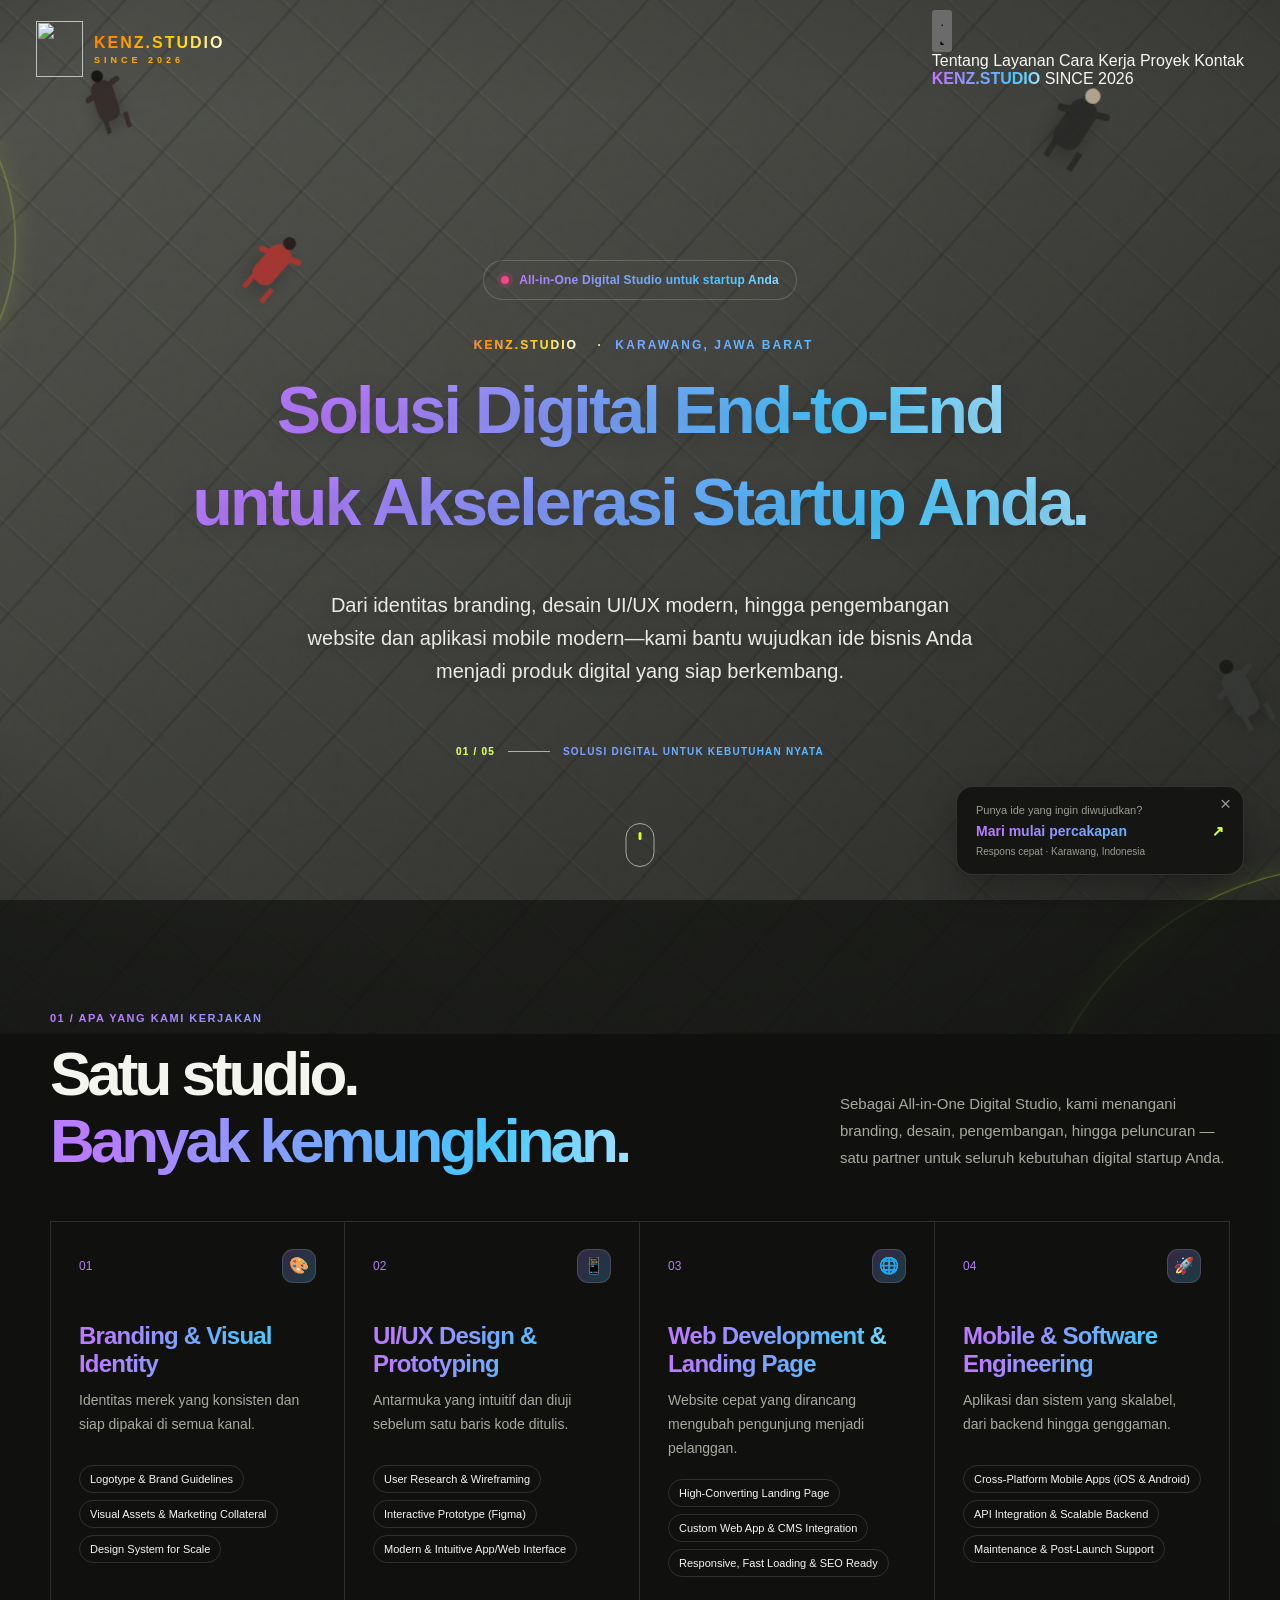
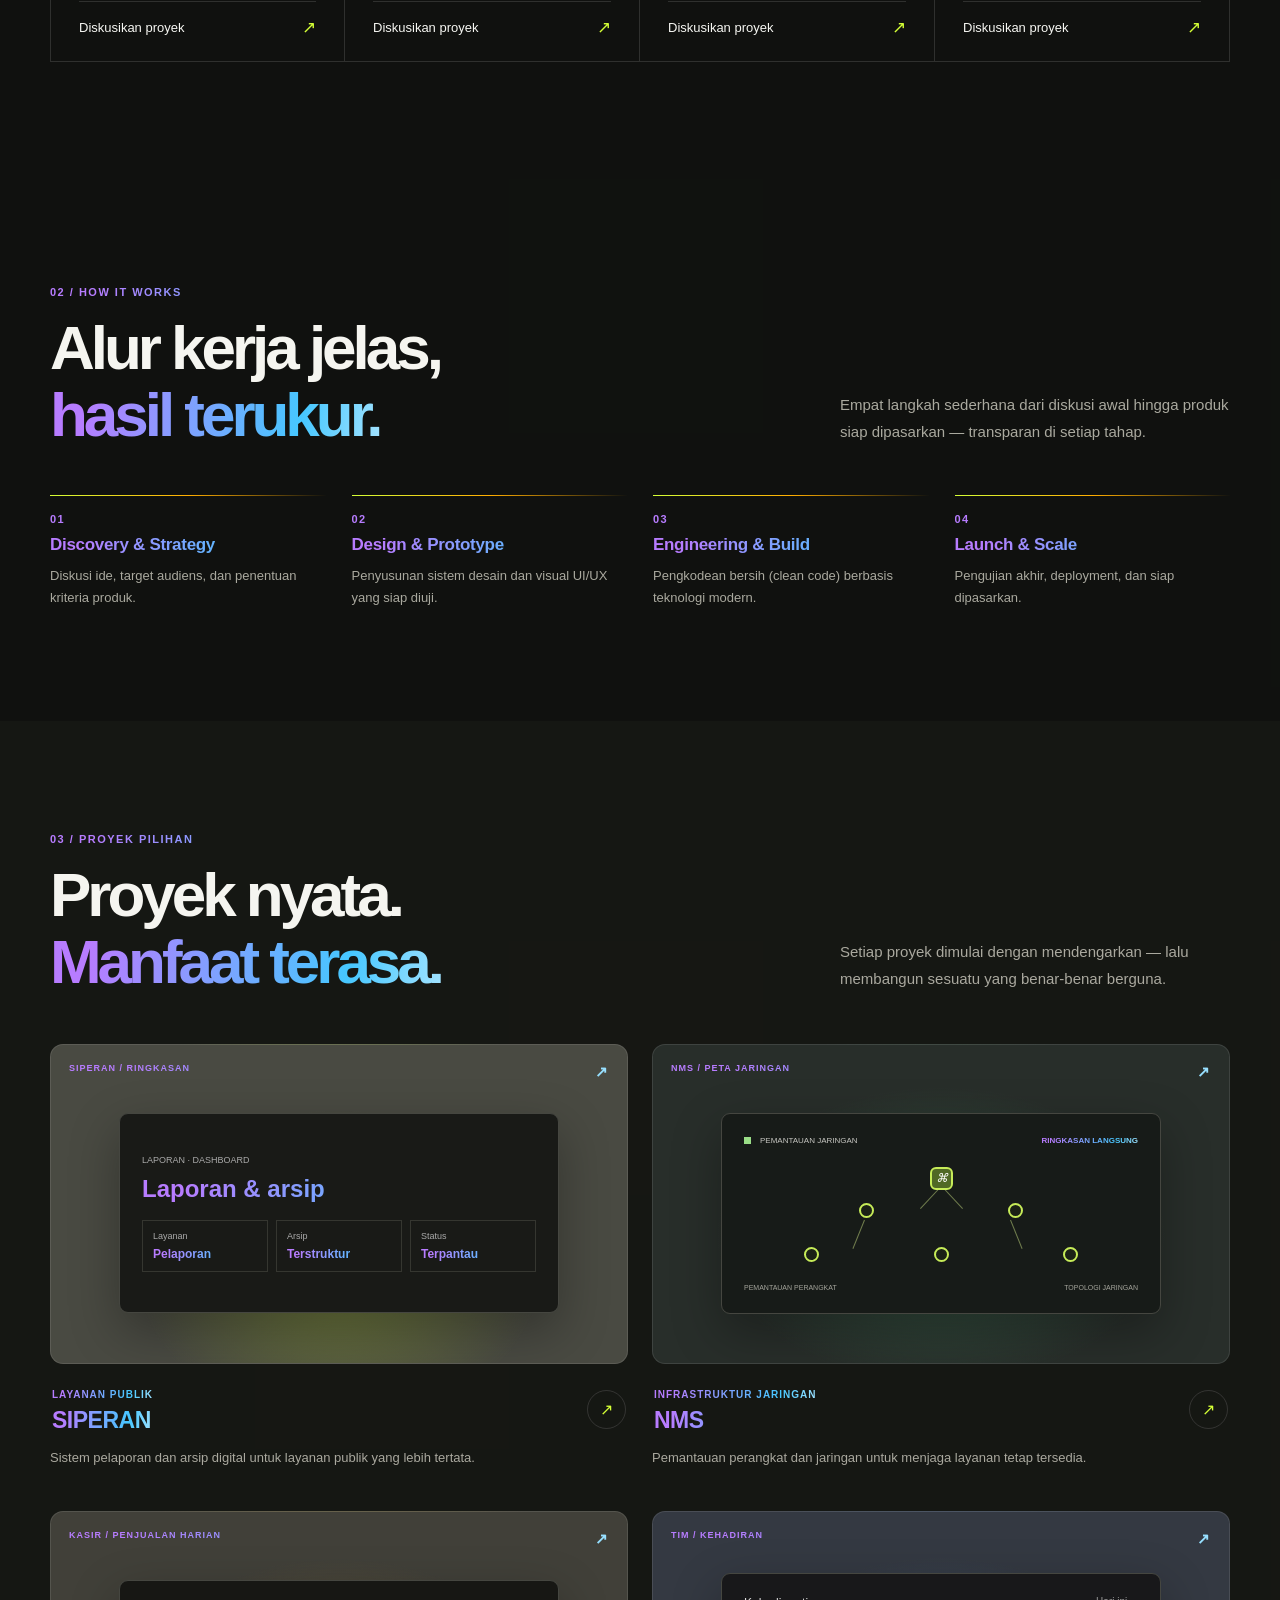
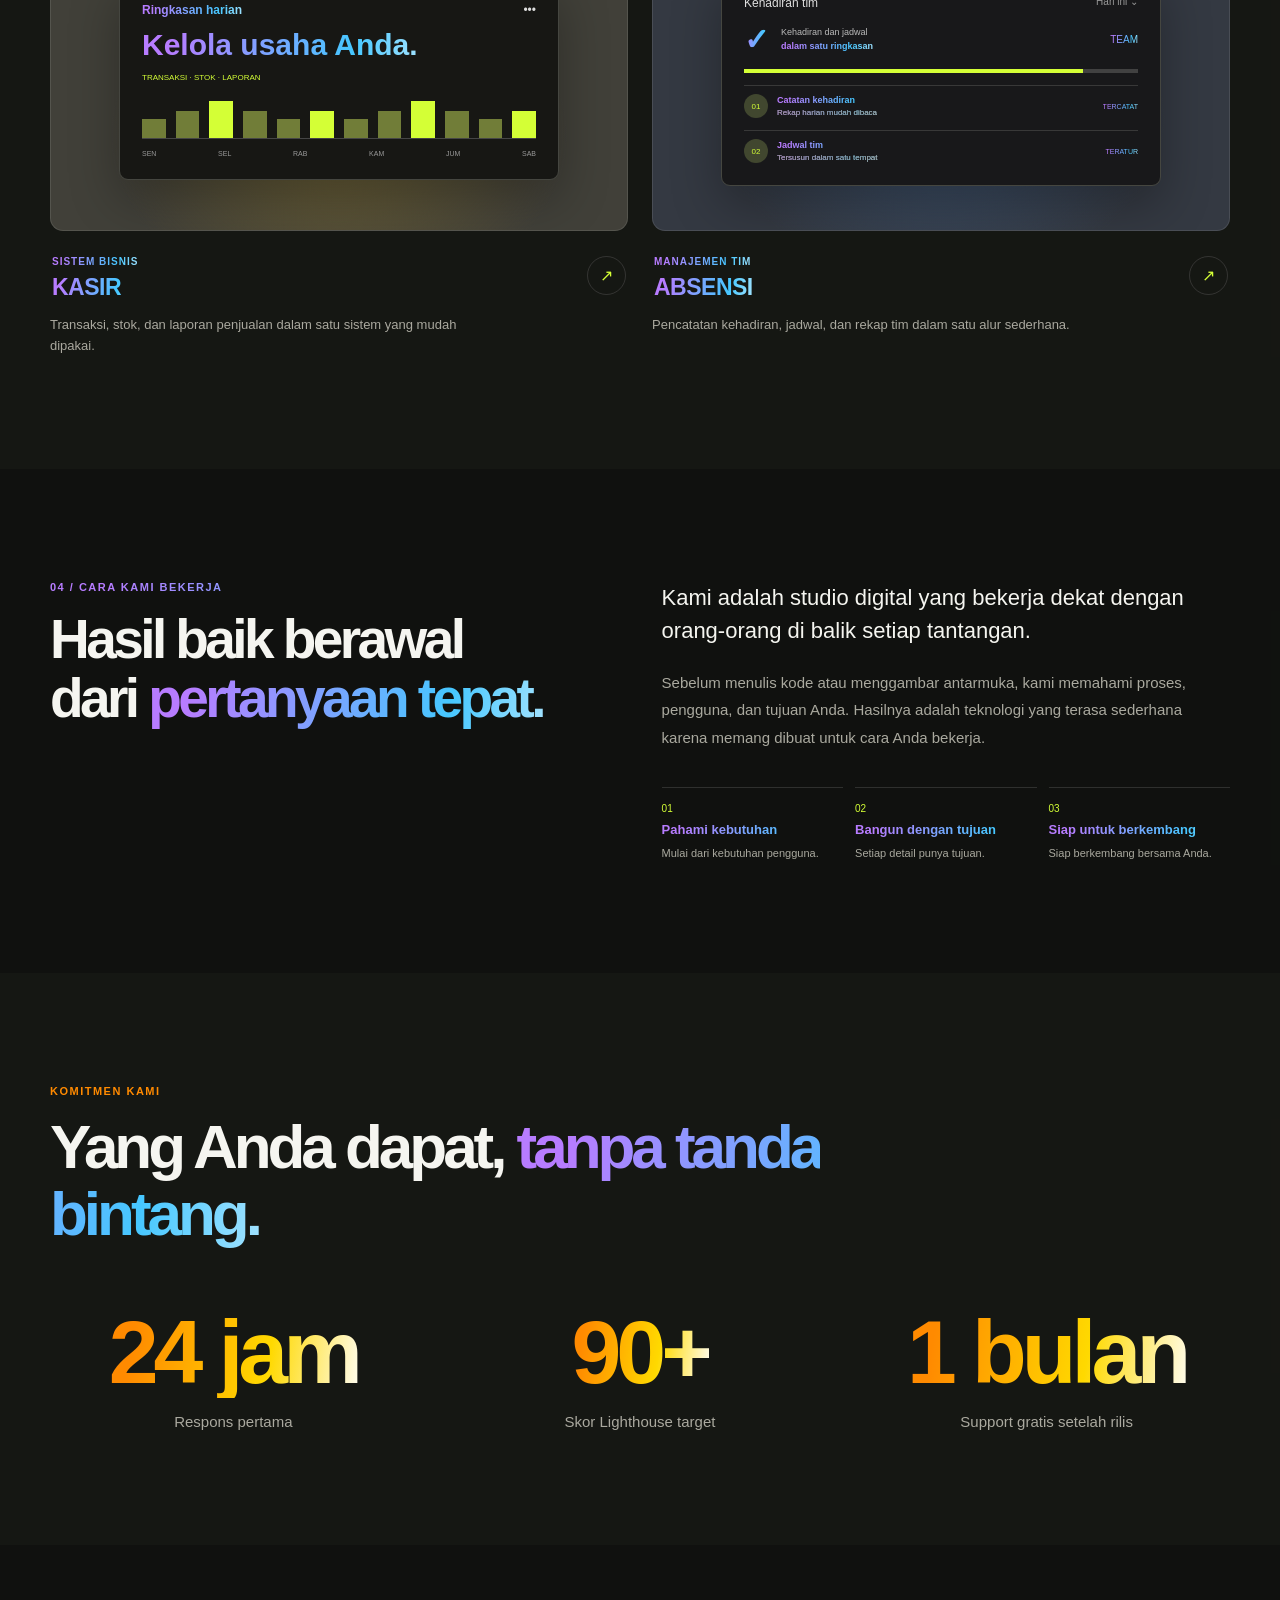
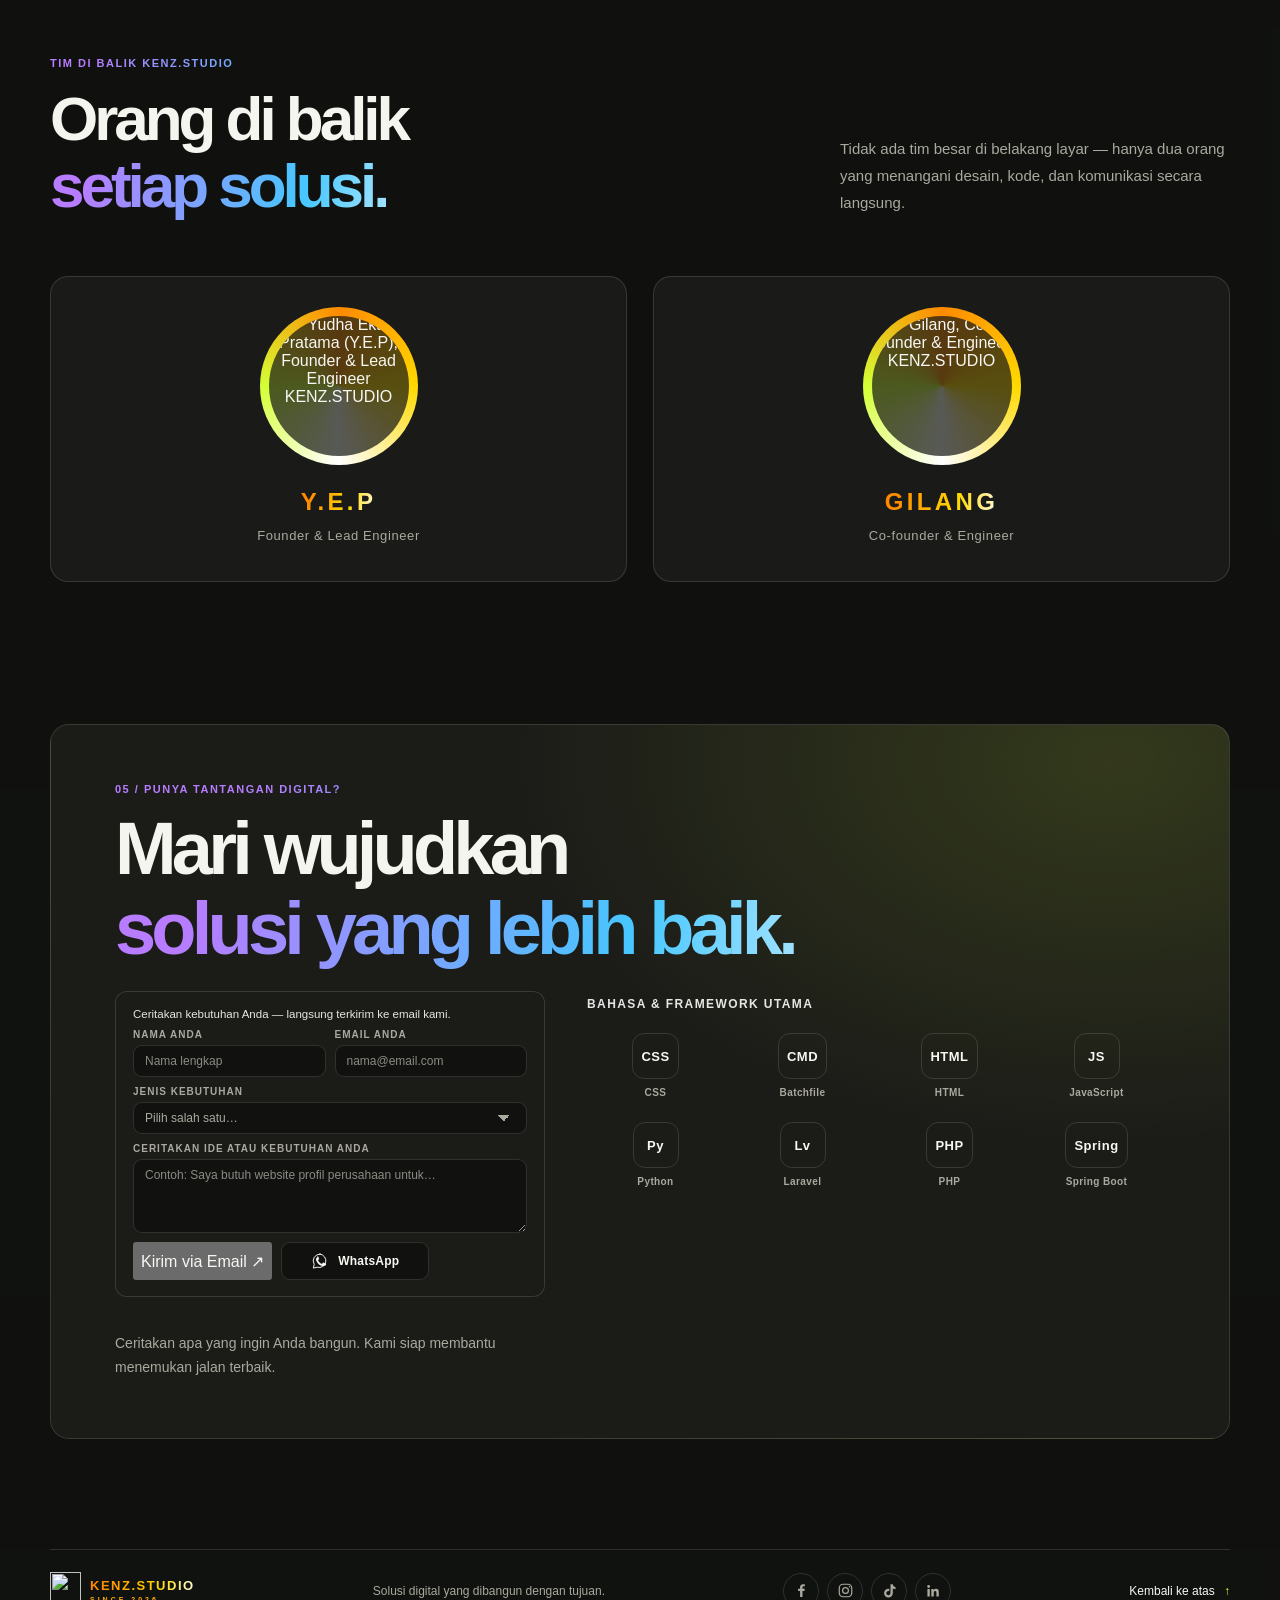
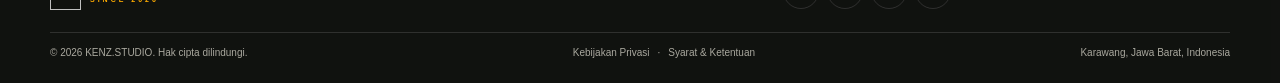
==== commit 9be44a4c: "Configure AdSense verification, headers, and legal pages" ====
--- a/index.html
+++ b/index.html
@@ -58,6 +58,7 @@
     <meta name="twitter:image" content="https://kenz-studio.pages.dev/og-image.png" />
     <meta name="twitter:image:alt" content="KENZ.STUDIO — All-in-One Digital Studio" />
 
+    <meta name="google-adsense-account" content="ca-pub-7647977097994561" />
     <script src="/theme-init.js"></script>
     <script
       async
@@ -655,7 +656,7 @@
               </button>
               <a
                 class="whatsapp-button"
-                href="/404.html"
+                href="#contact"
                 data-whatsapp-link
                 aria-label="WhatsApp (tidak tersedia)"
                 title="WhatsApp (tidak tersedia)"
@@ -741,6 +742,11 @@
       </div>
       <div class="container footer-bottom reveal">
         <span>© 2026 KENZ.STUDIO. Hak cipta dilindungi.</span>
+        <div class="footer-legal">
+          <a href="/privacy-policy.html">Kebijakan Privasi</a>
+          <span>·</span>
+          <a href="/terms.html">Syarat &amp; Ketentuan</a>
+        </div>
         <span>Karawang, Jawa Barat, Indonesia</span>
       </div>
     </footer>
--- a/styles.css
+++ b/styles.css
@@ -0,0 +1,1376 @@
+:root {
+  color-scheme: dark;
+  --page: #111210;
+  --panel: #1a1b18;
+  --ink: #f7f7f3;
+  --muted: #aaa99f;
+  --line: rgba(255, 255, 255, .13);
+  --lime: #d4ff36;
+  --container: 1180px;
+
+  --heading: #f5f5f0;
+  --heading-strong: #ffffff;
+  --text-soft: rgba(255, 255, 255, .89);
+  --text-faint: rgba(255, 255, 255, .77);
+  --text-dim: #9b9c95;
+  --accent: var(--lime);
+  --glass: rgba(27, 28, 25, .7);
+  --glass-strong: rgba(18, 19, 17, .78);
+  --nav-surface: rgba(20, 21, 18, .97);
+  --nav-link: #eeeeee;
+  --solid-surface: #151613;
+  --contact-surface: #1b1c18;
+  --band-a: rgba(17, 18, 16, .68);
+  --band-b: rgba(24, 25, 22, .72);
+  --band-soft: rgba(17, 18, 16, .62);
+  --footer-surface: rgba(17, 18, 16, .78);
+  --flow-grad: linear-gradient(100deg, #b77cff 5%, #46c7ff 35%, #e9f8ff 55%, #42cfff 75%, #c184ff 95%);
+  --brand-grad: linear-gradient(100deg, #ff8a00 5%, #ffd900 30%, #ffffff 48%, #ffd900 68%, #ff8a00 92%);
+}
+
+[data-theme="light"] {
+  color-scheme: light;
+  --page: #f3f2ec;
+  --panel: #fbfaf6;
+  --ink: #1c1d17;
+  --muted: #5c5d54;
+  --line: rgba(23, 24, 20, .16);
+  --lime: #d4ff36;
+
+  --heading: #191a14;
+  --heading-strong: #101108;
+  --text-soft: rgba(20, 21, 16, .88);
+  --text-faint: rgba(20, 21, 16, .8);
+  --text-dim: #6b6c63;
+  --accent: #3e5600;
+  --glass: rgba(255, 255, 255, .72);
+  --glass-strong: rgba(255, 255, 255, .84);
+  --nav-surface: rgba(255, 255, 255, .97);
+  --nav-link: #26271f;
+  --solid-surface: #ffffff;
+  --contact-surface: #ffffff;
+  --band-a: rgba(255, 255, 255, .6);
+  --band-b: rgba(251, 250, 246, .78);
+  --band-soft: rgba(255, 255, 255, .55);
+  --footer-surface: rgba(255, 255, 255, .72);
+  --flow-grad: linear-gradient(100deg, #6d28d9 5%, #0369a1 35%, #0c4a6e 55%, #1d4ed8 75%, #7e22ce 95%);
+  --brand-grad: linear-gradient(100deg, #c2410c 5%, #b45309 30%, #1c1d17 48%, #b45309 68%, #c2410c 92%);
+}
+
+[data-theme="light"] .page-backdrop {
+  background:
+    linear-gradient(125deg, rgba(255,255,255,.4), rgba(238,237,230,.55)),
+    repeating-linear-gradient(132deg, transparent 0 57px, rgba(30,32,26,.07) 58px 60px),
+    repeating-linear-gradient(42deg, #eceae2 0 1px, #e2e0d6 1px 3px, #e2e0d6 55px, #d9d7cc 57px, #e2e0d6 59px);
+}
+
+[data-theme="light"] .page-backdrop::before {
+  background:
+    radial-gradient(ellipse at 52% 48%, transparent 6%, rgba(255,255,255,.18) 56%, rgba(226,224,214,.5) 100%),
+    linear-gradient(180deg, rgba(255,255,255,.35), transparent 25%, rgba(255,255,255,.3));
+}
+
+[data-theme="light"] .page-backdrop::after { opacity: .1; }
+
+/* ————— Keterbacaan mode terang ————— */
+
+/* Kartu visual proyek tetap gelap, jadi teks gradien di dalamnya
+   memakai gradien terang (heading halaman tetap gelap). */
+[data-theme="light"] .project-visual {
+  --flow-grad: linear-gradient(100deg, #b77cff 5%, #46c7ff 35%, #e9f8ff 55%, #42cfff 75%, #c184ff 95%);
+}
+
+/* Kuning/amber digelapkan agar terbaca di latar terang. */
+[data-theme="light"] .menu-pill i { background: #c28700; }
+[data-theme="light"] .brand-copy small,
+[data-theme="light"] .footer-brand-copy small { color: #b37400; }
+[data-theme="light"] .button-primary span { color: #b45309; }
+[data-theme="light"] .hero-ring { border-color: rgba(180, 83, 9, .4); }
+
+/* Fokus keyboard harus kontras di latar terang. */
+[data-theme="light"] a:focus-visible,
+[data-theme="light"] button:focus-visible {
+  outline-color: #1d4ed8;
+}
+
+/* Section “band” dibuat lebih solid agar teks di atas paving terang. */
+[data-theme="light"] .services { background: rgba(255, 255, 255, .82); }
+[data-theme="light"] .projects { background: rgba(250, 249, 244, .9); }
+[data-theme="light"] .about,
+[data-theme="light"] .process,
+[data-theme="light"] .contact { background: rgba(255, 255, 255, .78); }
+[data-theme="light"] .site-footer { background: rgba(255, 255, 255, .9); }
+[data-theme="light"] .commitment { --stat-accent: #e8590c; background: rgba(250, 249, 244, .9); }
+[data-theme="light"] .process-step {
+  border-image: linear-gradient(90deg, var(--accent), #b37400, transparent) 1;
+}
+
+/* Teks halus di permukaan kartu dibuat lebih gelap. */
+[data-theme="light"] .floating-label,
+[data-theme="light"] .float-close,
+[data-theme="light"] .floating-meta { color: #4f5049; }
+[data-theme="light"] .social-links a { color: #4f5049; }
+
+/* Hover aksen di latar terang: isi gelap + halo tipis. */
+[data-theme="light"] .card-link:hover span { color: #2c3f00; }
+[data-theme="light"] .project-card > a:hover .project-arrow {
+  background: var(--accent);
+  color: #ffffff;
+  box-shadow: 0 8px 22px rgba(62, 86, 0, .35);
+}
+[data-theme="light"] .social-links a:hover,
+[data-theme="light"] .social-links .whatsapp-button:hover,
+[data-theme="light"] .collab-actions .whatsapp-button:hover {
+  background: rgba(62, 86, 0, .08);
+}
+
+* { box-sizing: border-box; }
+
+html {
+  scroll-behavior: smooth;
+  scroll-padding-top: 88px;
+  overflow-x: hidden;
+}
+
+body {
+  position: relative;
+  isolation: isolate;
+  margin: 0;
+  overflow-x: hidden;
+  background: var(--page);
+  color: var(--ink);
+  font-family: "DM Sans", sans-serif;
+  -webkit-font-smoothing: antialiased;
+}
+
+body, button, a { -webkit-tap-highlight-color: transparent; }
+a { color: inherit; text-decoration: none; }
+button { color: inherit; font: inherit; }
+a:focus-visible, button:focus-visible {
+  outline: 2px solid var(--accent);
+  outline-offset: 4px;
+}
+h1, h2, h3, p { margin-top: 0; }
+h1, h2, h3 { font-family: "Manrope", sans-serif; }
+h3, strong, b {
+  color: transparent !important;
+  background-image: var(--flow-grad);
+  background-size: 220% 100%;
+  background-clip: text;
+  -webkit-background-clip: text;
+  animation: bold-color-flow 6s ease-in-out infinite alternate;
+}
+
+.scroll-progress {
+  position: fixed;
+  z-index: 30;
+  inset: 0 0 auto;
+  height: 2px;
+  background: var(--lime);
+  transform: scaleX(0);
+  transform-origin: left;
+  pointer-events: none;
+}
+
+.container {
+  width: min(var(--container), calc(100% - 96px));
+  margin-inline: auto;
+}
+
+.section-pad { padding: 112px 0; }
+
+.site-header {
+  position: absolute;
+  z-index: 10;
+  top: 0;
+  left: 50%;
+  display: flex;
+  width: min(100% - 72px, 1460px);
+  height: 98px;
+  align-items: center;
+  justify-content: space-between;
+  transform: translateX(-50%);
+}
+
+.header-brand {
+  display: flex;
+  align-items: center;
+}
+
+.header-brand { gap: 11px; }
+.brand-mark {
+  display: block;
+  width: 47px;
+  height: 56px;
+  object-fit: contain;
+}
+.brand-copy, .footer-brand-copy { display: grid; gap: 3px; }
+.brand-copy strong, .footer-brand-copy strong {
+  color: var(--heading-strong);
+  font-size: 16px;
+  font-weight: 700;
+  letter-spacing: 2px;
+}
+.brand-color-flow {
+  color: transparent !important;
+  background: var(--brand-grad);
+  background-size: 220% 100%;
+  background-clip: text;
+  -webkit-background-clip: text;
+  animation: brand-color-flow 5s ease-in-out infinite alternate;
+}
+.brand-copy small, .footer-brand-copy small {
+  color: #ffad00;
+  font-size: 9px;
+  font-weight: 700;
+  letter-spacing: 4px;
+}
+.page-backdrop, .page-backdrop::before, .page-backdrop::after {
+  position: fixed;
+  z-index: -1;
+  inset: -10vh -10vw;
+}
+.page-backdrop {
+  overflow: hidden;
+  background:
+    linear-gradient(125deg, rgba(15,16,14,.26), rgba(14,15,13,.68)),
+    repeating-linear-gradient(132deg, transparent 0 57px, rgba(15,16,14,.16) 58px 60px),
+    repeating-linear-gradient(42deg, #85867f 0 1px, #777871 1px 3px, #777871 55px, #6d6e68 57px, #777871 59px);
+  transform: translate3d(0, calc(var(--scroll-shift, 0px) * -1), 0) scale(1.08);
+  will-change: transform;
+}
+.page-backdrop::before {
+  z-index: 0;
+  content: "";
+  background:
+    radial-gradient(ellipse at 52% 48%, transparent 6%, rgba(14,15,13,.08) 56%, rgba(11,12,11,.76) 100%),
+    linear-gradient(180deg, rgba(10,11,10,.25), transparent 25%, rgba(10,11,10,.2));
+}
+.page-backdrop::after {
+  z-index: 0;
+  content: "";
+  opacity: .16;
+  background-image: url("data:image/svg+xml,%3Csvg viewBox='0 0 180 180' xmlns='http://www.w3.org/2000/svg'%3E%3Cfilter id='n'%3E%3CfeTurbulence type='fractalNoise' baseFrequency='.82' numOctaves='3' stitchTiles='stitch'/%3E%3C/filter%3E%3Crect width='100%25' height='100%25' filter='url(%23n)' opacity='.24'/%3E%3C/svg%3E");
+  mix-blend-mode: soft-light;
+}
+
+.hero {
+  position: relative;
+  display: grid;
+  min-height: min(900px, 100svh);
+  min-height: max(720px, min(900px, 100svh));
+  align-items: center;
+  overflow: clip visible;
+  padding-block: clamp(120px, 14vh, 160px) clamp(48px, 7vh, 84px);
+}
+.paving-lines { display: none; }
+
+.walker {
+  position: absolute;
+  width: 24px;
+  height: 45px;
+  border-radius: 10px;
+  background: var(--walker, #242522);
+  box-shadow: 0 8px 17px rgba(0,0,0,.24);
+  transform: rotate(var(--angle, 18deg));
+}
+.walker::before {
+  position: absolute;
+  top: -12px;
+  left: 5px;
+  width: 13px;
+  height: 13px;
+  border-radius: 50%;
+  background: var(--walker-head, #242522);
+  content: "";
+}
+.walker::after {
+  position: absolute;
+  bottom: -13px;
+  left: 3px;
+  width: 18px;
+  height: 17px;
+  border-right: 5px solid var(--walker, #242522);
+  border-left: 5px solid var(--walker, #242522);
+  content: "";
+}
+.walker b {
+  position: absolute;
+  top: 7px;
+  left: -10px;
+  width: 45px;
+  height: 6px;
+  border-radius: 5px;
+  background: var(--walker, #242522);
+  transform: rotate(-20deg);
+}
+.walker-one { top: 18%; left: 17%; --walker: #342d2b; --walker-head: #161615; --angle: -18deg; transform: scale(.85) rotate(var(--angle)); }
+.walker-two { top: 32%; left: 27%; --walker: #a33732; --walker-head: #27201e; --angle: 41deg; transform: scale(.92) rotate(var(--angle)); }
+.walker-three { top: 20%; right: 23%; --walker: #292a27; --walker-head: #b0a18c; --angle: 33deg; transform: scale(1.1) rotate(var(--angle)); }
+.walker-four { right: 13%; bottom: 27%; --walker: #353734; --walker-head: #1b1b19; --angle: -27deg; }
+.walker-five { bottom: 12%; left: 24%; --walker: #c9ad43; --walker-head: #30302a; --angle: 20deg; transform: scale(.88) rotate(var(--angle)); }
+.walker-six { top: 51%; left: 10%; --walker: #272a28; --walker-head: #c0aa8e; --angle: 46deg; transform: scale(.72) rotate(var(--angle)); }
+.walker-seven { top: 12%; right: 39%; --walker: #d0c9b7; --walker-head: #37342e; --angle: -13deg; transform: scale(.76) rotate(var(--angle)); }
+
+.hero-ring {
+  position: absolute;
+  width: 390px;
+  height: 390px;
+  border: 1px solid rgba(212,255,54,.38);
+  border-radius: 50%;
+  box-shadow: 0 0 26px rgba(212,255,54,.12), inset 0 0 32px rgba(212,255,54,.06);
+}
+.hero-ring-one { top: 14%; left: -13%; }
+.hero-ring-two { right: -13%; bottom: -42%; width: 610px; height: 610px; }
+
+.hero-content {
+  position: relative;
+  width: min(1080px, calc(100% - 48px));
+  margin: 54px auto 0;
+  text-align: center;
+  animation: hero-enter .8s both;
+}
+.hero-kicker {
+  display: inline-flex;
+  min-height: 40px;
+  align-items: center;
+  gap: 10px;
+  margin-bottom: 38px;
+  padding: 0 17px;
+  border: 1px solid rgba(255,255,255,.18);
+  border-radius: 24px;
+  background: var(--glass);
+  color: var(--heading-strong);
+  font: 600 12px "DM Sans", sans-serif;
+  letter-spacing: .2px;
+  backdrop-filter: blur(12px);
+}
+.live-dot { width: 8px; height: 8px; border-radius: 50%; background: #f4458a; box-shadow: 0 0 0 4px rgba(244,69,138,.15); }
+.hero-overline {
+  margin-bottom: 14px;
+  color: var(--text-faint);
+  font-size: 12px;
+  font-weight: 700;
+  letter-spacing: 2.1px;
+  text-transform: uppercase;
+}
+.hero-overline span { margin: 0 7px; color: var(--accent); }
+.hero h1 {
+  display: flex;
+  flex-direction: column;
+  align-items: center;
+  gap: .18em;
+  max-width: 1140px;
+  margin: 0 auto 22px;
+  padding: .06em .1em .22em;
+  overflow: visible;
+  color: var(--heading-strong);
+  background: none;
+  font-size: clamp(40px, 5.4vw, 66px);
+  font-weight: 700;
+  letter-spacing: -.04em;
+  line-height: 1.24;
+  text-wrap: balance;
+  text-shadow: 0 4px 25px rgba(0,0,0,.18);
+  overflow-wrap: break-word;
+}
+.headline-line {
+  display: inline-block;
+  max-width: 100%;
+  line-height: 1.24;
+  color: transparent !important;
+  background-image: var(--flow-grad);
+  background-size: 220% 100%;
+  background-clip: text;
+  -webkit-background-clip: text;
+  animation: headline-enter .8s .12s both, bold-color-flow 6s ease-in-out infinite alternate;
+}
+.headline-highlight {
+  display: inline-block;
+  max-width: 100%;
+  padding: 0 .06em .08em;
+  line-height: 1.2;
+  color: transparent !important;
+  background-image: var(--flow-grad);
+  background-size: 220% 100%;
+  background-clip: text;
+  -webkit-background-clip: text;
+  animation: headline-enter .8s .34s both, bold-color-flow 6s ease-in-out infinite alternate;
+}
+/* Tombol hero disembunyikan agar tampilan lebih bersih — CTA tetap tersedia
+   lewat "Mari berkolaborasi" di header dan kartu percakapan mengambang. */
+.hero-description {
+  max-width: 670px;
+  margin: 27px auto 0;
+  color: var(--text-soft);
+  font-size: clamp(15px, 1.6vw, 20px);
+  font-weight: 500;
+  line-height: 1.65;
+  text-wrap: pretty;
+  text-shadow: 0 2px 14px rgba(0,0,0,.38);
+}
+.hero-bottom-note {
+  display: flex;
+  align-items: center;
+  justify-content: center;
+  gap: 13px;
+  margin-top: 58px;
+  color: var(--text-faint);
+  font-size: 10px;
+  font-weight: 600;
+  letter-spacing: 1.2px;
+  text-transform: uppercase;
+}
+.hero-bottom-note > span:first-child { color: var(--accent); }
+.note-rule { width: 42px; height: 1px; background: rgba(255,255,255,.6); }
+.floating-contact {
+  position: absolute;
+  right: max(36px, calc((100vw - 1460px) / 2));
+  bottom: 25px;
+  display: grid;
+  width: 288px;
+  gap: 7px;
+  padding: 17px 19px;
+  border: 1px solid var(--line);
+  border-radius: 17px;
+  background: var(--solid-surface);
+  box-shadow: 0 15px 36px rgba(0,0,0,.27);
+  transition: transform .2s ease, border-color .2s ease;
+}
+.floating-contact:hover { transform: translateY(-3px); border-color: var(--lime); }
+.float-close { position: absolute; top: 6px; right: 12px; color: var(--text-dim); font-size: 19px; }
+.floating-label { color: var(--text-dim); font-size: 11px; }
+.floating-contact strong { display: flex; justify-content: space-between; color: white; font-size: 14px; }
+.floating-contact strong span { color: var(--accent); }
+.floating-meta { color: var(--text-dim); font-size: 10px; }
+.scroll-cue { position: absolute; bottom: 33px; left: 50%; display: grid; width: 29px; height: 44px; place-items: start center; padding-top: 8px; border: 1px solid var(--muted); border-radius: 18px; transform: translateX(-50%); }
+.scroll-cue span { width: 3px; height: 8px; border-radius: 2px; background: var(--accent); animation: scroll-cue 1.4s ease-in-out infinite; }
+
+.section-heading { display: flex; align-items: end; justify-content: space-between; gap: 40px; margin-bottom: 46px; }
+.eyebrow { margin-bottom: 17px; color: var(--muted); font-size: 11px; font-weight: 700; letter-spacing: 1.5px; text-transform: uppercase; }
+h2 { margin-bottom: 0; color: var(--heading); font-size: clamp(36px, 5vw, 62px); font-weight: 600; letter-spacing: -.065em; line-height: 1.08; }
+.section-heading h2 span, .about-heading h2 span, .contact-card h2 span {
+  color: transparent !important;
+  background-image: var(--flow-grad);
+  background-size: 220% 100%;
+  background-clip: text;
+  -webkit-background-clip: text;
+  animation: bold-color-flow 6s ease-in-out infinite alternate;
+}
+.section-intro { max-width: 390px; margin: 0 0 4px; color: var(--muted); font-size: 15px; line-height: 1.8; }
+.services { background: var(--band-a); }
+.service-grid { display: grid; grid-template-columns: repeat(4, 1fr); border-top: 1px solid var(--line); }
+.service-card { display: flex; min-height: 350px; flex-direction: column; padding: 27px 28px 23px; border-right: 1px solid var(--line); border-bottom: 1px solid var(--line); }
+.service-card:first-child { border-left: 1px solid var(--line); }
+.service-top { display: flex; align-items: center; justify-content: space-between; color: var(--muted); font-size: 12px; }
+.service-icon {
+  display: grid;
+  width: 34px;
+  height: 34px;
+  place-items: center;
+  border: 1px solid var(--line);
+  border-radius: 11px;
+  background-image: linear-gradient(135deg, rgba(183, 124, 255, .22), rgba(66, 207, 255, .22));
+  color: var(--ink);
+  font-size: 16px;
+}
+.service-card h3 { margin: 39px 0 11px; color: white; font-size: 24px; font-weight: 600; letter-spacing: -.8px; }
+.service-card > p { min-height: 57px; margin-bottom: 19px; color: var(--muted); font-size: 14px; line-height: 1.7; }
+.service-card ul { display: flex; flex-wrap: wrap; gap: 7px; margin: 0 0 24px; padding: 0; list-style: none; }
+.service-card li { padding: 7px 10px; border: 1px solid var(--line); border-radius: 18px; color: var(--ink); font-size: 11px; }
+.card-link { display: flex; align-items: center; justify-content: space-between; margin-top: auto; padding-top: 15px; border-top: 1px solid var(--line); color: var(--ink); font-size: 13px; }
+.card-link span { color: var(--accent); font-size: 17px; transition: transform .2s ease; }
+.card-link:hover span { transform: translate(3px,-3px); }
+
+/* ————— How it works ————— */
+.process { background: var(--band-soft); }
+.process-grid { display: grid; grid-template-columns: repeat(4, 1fr); gap: 26px; margin-top: 46px; }
+.process-step {
+  display: grid;
+  align-content: start;
+  gap: 10px;
+  padding-top: 17px;
+  border-top: 1px solid;
+  border-image: linear-gradient(90deg, var(--accent), #ffad00, transparent) 1;
+}
+.process-num {
+  color: transparent;
+  background-image: var(--flow-grad);
+  background-size: 220% 100%;
+  background-clip: text;
+  -webkit-background-clip: text;
+  font-size: 11px;
+  font-weight: 700;
+  letter-spacing: 1.5px;
+  animation: bold-color-flow 6s ease-in-out infinite alternate;
+}
+.process-step h3 { margin: 0; font-size: 17px; font-weight: 600; letter-spacing: -.3px; }
+.process-step > p { margin: 0; color: var(--muted); font-size: 13px; line-height: 1.7; }
+
+.projects { background: var(--band-b); }
+.project-heading { margin-bottom: 48px; }
+.project-grid { display: grid; grid-template-columns: repeat(2, minmax(0, 1fr)); gap: 42px 24px; }
+.project-card > a { display: block; }
+.project-visual { position: relative; display: flex; height: 320px; flex-direction: column; overflow: hidden; padding: 18px; border: 1px solid rgba(255,255,255,.1); border-radius: 13px; background: #42443d; transition: transform .3s ease; }
+.project-card > a:hover .project-visual { transform: translateY(-4px); }
+.project-visual-top { display: flex; justify-content: space-between; color: rgba(255,255,255,.72); font-size: 9px; font-weight: 700; letter-spacing: 1px; }
+.project-visual-top span:last-child { font-size: 15px; }
+.siperan-preview, .network-preview, .pos-preview, .attendance-preview { position: relative; display: flex; width: min(83%, 440px); min-height: 200px; flex-direction: column; align-self: center; justify-content: center; margin: auto; padding: 22px; border: 1px solid #454640; border-radius: 9px; background: #191a17; color: white; box-shadow: 0 18px 50px rgba(0,0,0,.3); }
+.preview-content > small, .preview-content > strong { display: block; }
+.preview-content > small { color: #aaa; font-size: 9px; }
+.preview-content > strong { margin: 10px 0 17px; color: white; font: 600 24px "Manrope", sans-serif; }
+.preview-stat-row { display: grid; grid-template-columns: repeat(3, 1fr); gap: 8px; }
+.preview-stat-row > span { padding: 10px; border: 1px solid #353630; color: #aaa; font-size: 9px; }
+.preview-stat-row b { display: block; margin-top: 6px; color: var(--lime); font-size: 12px; }
+.network-preview { gap: 22px; background: #171b18; }
+.network-label, .network-footer { display: flex; align-items: center; gap: 9px; color: #c6c6c1; font-size: 8px; }
+.network-label .status-dot { width: 7px; height: 7px; flex-basis: 7px; background: #9ade87; }
+.network-label b { margin-left: auto; color: var(--lime); font-size: 8px; }
+.network-map { position: relative; height: 95px; margin: 0 60px; }
+.network-node { position: absolute; z-index: 1; display: block; width: 15px; height: 15px; border: 2px solid #c6eb58; border-radius: 50%; background: #1b2116; }
+.node-center { top: 0; left: calc(50% - 11px); display: grid; width: 23px; height: 23px; place-items: center; border-radius: 6px; background: #506825; font-size: 12px; }
+.node-left { top: 36px; left: 20%; }
+.node-right { top: 36px; right: 20%; }
+.node-low-left { bottom: 0; left: 0; }
+.node-low-center { bottom: 0; left: calc(50% - 7px); }
+.node-low-right { right: 0; bottom: 0; }
+.network-line { position: absolute; top: 19px; left: 50%; width: 1px; height: 31px; transform-origin: top; background: #707d4d; }
+.line-left { transform: rotate(43deg); }
+.line-right { transform: rotate(-43deg); }
+.line-down-left { top: 53px; left: 22%; height: 31px; transform: rotate(22deg); }
+.line-down-right { top: 53px; left: 75%; height: 31px; transform: rotate(-22deg); }
+.network-footer { justify-content: space-between; color: #a4a49b; font-size: 7px; }
+.pos-preview { align-items: flex-start; gap: 11px; background: #171714; }
+.pos-preview-head { display: flex; width: 100%; justify-content: space-between; color: #ddd; font-size: 12px; }
+.pos-preview > strong { color: #f3f3f3; font: 600 30px "Manrope", sans-serif; }
+.preview-accent { color: var(--lime); font-size: 8px; }
+.sales-bars { display: flex; width: 100%; height: 44px; align-items: end; justify-content: space-between; margin-top: auto; border-bottom: 1px solid #454545; }
+.sales-bars i { width: 6%; height: 44%; background: #717d38; }
+.sales-bars i:nth-child(3n) { height: 86%; background: var(--lime); }
+.sales-bars i:nth-child(2n) { height: 62%; }
+.sales-days { display: flex; width: 100%; justify-content: space-between; color: #999; font-size: 7px; }
+.attendance-preview { gap: 12px; background: #18181a; }
+.attendance-preview-head { display: flex; justify-content: space-between; color: #ddd; font-size: 12px; }
+.attendance-preview-head span:last-child { color: #999; font-size: 10px; }
+.attendance-number { display: flex; align-items: center; gap: 12px; }
+.attendance-number > strong { color: var(--lime); font-size: 30px; }
+.attendance-number > span { color: #bbb; font-size: 9px; line-height: 1.5; }
+.attendance-number > span b { color: white; }
+.attendance-number > i { margin-left: auto; color: var(--lime); font-size: 10px; font-style: normal; }
+.attendance-track { height: 4px; background: #414141; }
+.attendance-track i { display: block; width: 86%; height: 100%; background: var(--lime); }
+.attendance-person { display: flex; align-items: center; gap: 9px; padding-top: 8px; border-top: 1px solid #383838; }
+.attendance-person > span { display: grid; width: 24px; height: 24px; place-items: center; border-radius: 50%; background: #41472f; color: var(--lime); font-size: 8px; }
+.attendance-person > b { color: #ddd; font-size: 9px; }
+.attendance-person small { display: block; margin-top: 3px; color: #999; font-size: 8px; font-weight: 400; }
+.attendance-person > i { margin-left: auto; color: var(--lime); font-size: 7px; font-style: normal; }
+.project-meta { display: flex; align-items: center; justify-content: space-between; padding: 20px 2px 8px; }
+.project-meta > div > span { color: var(--muted); font-size: 10px; font-weight: 700; letter-spacing: 1px; }
+.project-meta h3 { margin: 5px 0 0; color: white; font-size: 23px; letter-spacing: -.5px; }
+.project-arrow { display: grid; width: 39px; height: 39px; place-items: center; border: 1px solid var(--line); border-radius: 50%; color: var(--accent); transition: color .2s ease, background .2s ease; }
+.project-card > a:hover .project-arrow { background: var(--accent); color: var(--panel); }
+.project-card > a > p { max-width: 450px; margin: 5px 0 0; color: var(--muted); font-size: 13px; line-height: 1.65; }
+.project-siperan .project-visual { background: radial-gradient(ellipse at 50% 70%, #707d38, transparent 50%), #494a42; }
+.project-nms .project-visual { background: radial-gradient(ellipse at 50% 60%, #355a45, transparent 55%), #282e2a; }
+.project-kasir .project-visual { background: radial-gradient(ellipse at 50% 70%, #6c6034, transparent 56%), #414039; }
+.project-absensi .project-visual { background: radial-gradient(ellipse at 50% 65%, #3d5472, transparent 55%), #343942; }
+
+.about { background: var(--band-soft); }
+.about-layout { display: grid; grid-template-columns: .9fr 1fr; gap: 100px; }
+.about-heading h2 { font-size: clamp(35px, 4.5vw, 55px); }
+.about-content { max-width: 590px; }
+.about-content > p { color: var(--muted); font-size: 15px; line-height: 1.85; }
+.about-content .about-lead { color: var(--heading); font-size: 22px; line-height: 1.5; }
+.principles { display: grid; grid-template-columns: repeat(3, 1fr); gap: 12px; margin-top: 35px; }
+.principles > div { display: grid; gap: 8px; padding-top: 15px; border-top: 1px solid var(--line); }
+.principles span { color: var(--accent); font-size: 10px; }
+.principles b { color: #f3f3ed; font-size: 13px; }
+.principles small { color: var(--muted); font-size: 11px; line-height: 1.5; }
+
+/* ————— Komitmen kami ————— */
+.commitment { --stat-accent: #f0590f; background: var(--band-b); }
+/* Eyebrow section ini memakai gradien brand agar senada dengan identitas situs. */
+.commitment .eyebrow {
+  color: transparent !important;
+  background-image: var(--brand-grad);
+  background-size: 220% 100%;
+  background-clip: text;
+  -webkit-background-clip: text;
+  animation: bold-color-flow 6s ease-in-out infinite alternate;
+}
+.commitment-heading h2 { max-width: 940px; }
+.commitment-stats { display: grid; grid-template-columns: repeat(3, 1fr); gap: 40px; margin-top: 60px; }
+.stat-item { display: grid; gap: 13px; justify-items: center; text-align: center; }
+.stat-value {
+  color: transparent;
+  background-image: var(--brand-grad);
+  background-size: 220% 100%;
+  background-clip: text;
+  -webkit-background-clip: text;
+  font: 700 clamp(44px, 7vw, 92px)/1 "Manrope", sans-serif;
+  letter-spacing: -.055em;
+  animation: bold-color-flow 6s ease-in-out infinite alternate;
+}
+.stat-label { color: var(--muted); font-size: 15px; line-height: 1.5; }
+
+/* ————— Tim di balik KENZ.STUDIO ————— */
+.team { background: var(--band-soft); }
+.team-heading h2 { max-width: 640px; }
+.team-grid { display: grid; grid-template-columns: repeat(2, minmax(0, 1fr)); gap: 26px; margin-top: 56px; }
+.team-card {
+  display: grid;
+  justify-items: center;
+  gap: 5px;
+  padding: 34px 28px 38px;
+  border: 1px solid var(--line);
+  border-radius: 18px;
+  background: var(--panel);
+  text-align: center;
+  transition: transform .3s ease, border-color .3s ease;
+}
+.team-card:hover { transform: translateY(-5px); border-color: rgba(212, 255, 54, .42); }
+
+/* Foto profil: ring gradien berputar + denyut lembut */
+.team-avatar {
+  position: relative;
+  display: grid;
+  place-items: center;
+  width: clamp(112px, 15vw, 150px);
+  aspect-ratio: 1 / 1;
+  border-radius: 50%;
+  animation: team-float 6s ease-in-out infinite;
+}
+.team-avatar::before {
+  content: "";
+  position: absolute;
+  inset: -4px;
+  border-radius: 50%;
+  background: conic-gradient(from 0deg, #ff8a00, #ffd900, #ffffff, #d4ff36, #ff8a00);
+  animation: team-spin 7s linear infinite;
+}
+[data-theme="light"] .team-avatar::before {
+  background: conic-gradient(from 0deg, #c2410c, #b45309, #1c1d17, #8fae00, #c2410c);
+}
+.team-avatar img {
+  position: relative;
+  z-index: 1;
+  width: calc(100% - 10px);
+  height: calc(100% - 10px);
+  border-radius: 50%;
+  object-fit: cover;
+  background: var(--band-b);
+  animation: team-pulse 3.2s ease-in-out infinite;
+}
+.team-initials {
+  margin: 24px 0 0;
+  color: transparent;
+  background-image: var(--brand-grad);
+  background-size: 220% 100%;
+  background-clip: text;
+  -webkit-background-clip: text;
+  font: 800 24px/1 "Manrope", sans-serif;
+  letter-spacing: 3.4px;
+  animation: bold-color-flow 6s ease-in-out infinite alternate;
+}
+.team-role { margin: 9px 0 0; color: var(--muted); font-size: 13px; letter-spacing: .6px; }
+
+@keyframes team-spin {
+  to { transform: rotate(360deg); }
+}
+@keyframes team-float {
+  0%, 100% { transform: translateY(0); }
+  50% { transform: translateY(-7px); }
+}
+@keyframes team-pulse {
+  0%, 100% { box-shadow: 0 0 0 0 rgba(212, 255, 54, .34); }
+  50% { box-shadow: 0 0 0 12px rgba(212, 255, 54, 0); }
+}
+
+/* Angka statistik yang bergerak otomatis */
+.stat-number { font-variant-numeric: tabular-nums; }
+
+.contact { padding: 30px 0 110px; background: var(--band-soft); }
+.contact-card { position: relative; overflow: hidden; padding: 58px 64px; border: 1px solid var(--line); border-radius: 19px; background: radial-gradient(ellipse at 90% 5%, rgba(212,255,54,.13), transparent 40%), var(--contact-surface); }
+.contact-card .eyebrow { margin-bottom: 14px; }
+.contact-card h2 { font-size: clamp(43px, 6vw, 74px); }
+.contact-card h2 span { color: var(--accent); }
+.contact-layout { display: grid; grid-template-columns: minmax(0, 430px) 1fr; gap: 42px; align-items: start; margin-top: 22px; }
+.contact-bottom { display: flex; align-items: end; justify-content: space-between; gap: 30px; margin-top: 35px; }
+.contact-bottom p { max-width: 410px; margin: 0; color: var(--muted); font-size: 14px; line-height: 1.7; }
+
+/* ————— Teknologi yang kami gunakan (samping form) ————— */
+.tech-stack { padding-top: 6px; }
+.tech-stack-title { margin: 0 0 22px; color: var(--text-soft); font-size: 12px; font-weight: 600; letter-spacing: 1.4px; text-transform: uppercase; }
+.tech-grid { display: grid; grid-template-columns: repeat(4, 1fr); gap: 24px 10px; margin: 0; padding: 0; list-style: none; }
+.tech-item { display: flex; flex-direction: column; align-items: center; gap: 8px; }
+.tech-logo { position: relative; display: grid; place-items: center; min-width: 46px; height: 46px; padding: 0 8px; box-sizing: border-box; border-radius: 12px; font-weight: 800; font-size: 13px; letter-spacing: .5px; }
+.tech-name { color: var(--muted); font-size: 10px; font-weight: 600; letter-spacing: .4px; text-align: center; }
+.tech-transparent {
+  background: transparent;
+  border: 1px solid var(--line);
+  color: var(--ink);
+}
+
+/* ————— Formulir kolaborasi via email ————— */
+.collab-form {
+  display: grid;
+  gap: 9px;
+  max-width: 430px;
+  margin-top: 0;
+  padding: 16px 17px;
+  border: 1px solid var(--line);
+  border-radius: 12px;
+  background: var(--contact-surface);
+  text-align: left;
+}
+.collab-title { margin: 0; color: var(--text-soft); font-size: 11.5px; }
+.collab-honeypot { position: absolute; left: -9999px; width: 1px; height: 1px; opacity: 0; pointer-events: none; }
+.collab-grid { display: grid; grid-template-columns: 1fr 1fr; gap: 9px; }
+.collab-field { display: grid; gap: 5px; }
+.collab-field > span { color: var(--muted); font-size: 10px; font-weight: 700; letter-spacing: 1px; text-transform: uppercase; }
+.collab-field input,
+.collab-field select,
+.collab-field textarea {
+  width: 100%;
+  padding: 8px 11px;
+  border: 1px solid var(--line);
+  border-radius: 9px;
+  background: var(--page);
+  color: var(--ink);
+  font: inherit;
+  font-size: 12px;
+  transition: border-color .2s ease, box-shadow .2s ease;
+}
+.collab-field select {
+  appearance: none;
+  background-image: linear-gradient(45deg, transparent 50%, var(--muted) 50%), linear-gradient(135deg, var(--muted) 50%, transparent 50%);
+  background-position: calc(100% - 22px) 50%, calc(100% - 16px) 50%;
+  background-size: 6px 6px;
+  background-repeat: no-repeat;
+  cursor: pointer;
+}
+.collab-field select:invalid { color: var(--muted); }
+.collab-field textarea { min-height: 68px; resize: vertical; }
+.collab-field input::placeholder,
+.collab-field textarea::placeholder { color: var(--muted); opacity: .8; }
+.collab-field input:focus-visible,
+.collab-field select:focus-visible,
+.collab-field textarea:focus-visible {
+  border-color: rgba(255,173,0,.75);
+  box-shadow: 0 0 0 1px rgba(255,173,0,.25), 0 0 18px rgba(255,173,0,.18);
+  outline: none;
+}
+.collab-field input[aria-invalid="true"],
+.collab-field select[aria-invalid="true"],
+.collab-field textarea[aria-invalid="true"] { border-color: #e0655f; }
+.collab-error { margin: 0; color: #e0655f; font-size: 12px; }
+.collab-status { margin: 0; color: var(--accent); font-size: 12px; }
+.collab-actions { display: flex; flex-wrap: wrap; align-items: stretch; gap: 9px; }
+
+/* WhatsApp di samping tombol kirim email.
+   Bentuk & warnanya dibuat selaras dengan field formulir di atasnya
+   (radius, border, background) supaya tidak terlihat seperti pil besar. */
+.collab-actions .whatsapp-button {
+  display: inline-flex;
+  min-height: 38px;
+  min-width: 148px;
+  align-items: center;
+  justify-content: center;
+  gap: 9px;
+  padding: 0 16px;
+  border: 1px solid var(--line);
+  border-radius: 9px;
+  background: var(--page);
+  color: var(--ink);
+  font-size: 12px;
+  font-weight: 700;
+  letter-spacing: .2px;
+  transition: transform .2s ease, background .2s ease, border-color .2s ease,
+    box-shadow .2s ease, color .2s ease;
+}
+.collab-actions .whatsapp-button .whatsapp-logo {
+  width: 18px;
+  height: 18px;
+  color: var(--ink);
+}
+.collab-actions .whatsapp-button:hover,
+.collab-actions .whatsapp-button:focus-visible {
+  border-color: rgba(255, 173, 0, .75);
+  background: var(--page);
+  color: var(--ink);
+  box-shadow: 0 0 0 1px rgba(255, 173, 0, .25), 0 0 18px rgba(255, 173, 0, .18);
+}.collab-actions .whatsapp-button:focus-visible {
+  outline: 2px solid #ffd166;
+  outline-offset: 2px;
+}
+.collab-direct { color: var(--muted); font-size: 12px; text-decoration: underline; text-underline-offset: 3px; }
+.collab-direct:hover { color: var(--accent); }
+
+@media (max-width: 700px) {
+  .collab-form { margin-top: 26px; padding: 20px 18px; }
+  .collab-grid { grid-template-columns: 1fr; }
+  .collab-actions .whatsapp-button { flex: 1 1 auto; justify-content: center; }
+}
+.site-footer { padding-bottom: 25px; background: var(--footer-surface); }
+.footer-main { display: flex; align-items: center; justify-content: space-between; gap: 24px; padding: 22px 0; border-top: 1px solid var(--line); }
+.footer-brand { display: inline-flex; align-items: center; gap: 9px; }
+.footer-brand img { width: 31px; height: 38px; object-fit: contain; }
+.footer-brand-copy strong { font-size: 13px; letter-spacing: 1.5px; }
+.footer-brand-copy small { font-size: 7px; letter-spacing: 3px; }
+.footer-main > p { margin: 0; color: var(--muted); font-size: 12px; }
+.social-links { display: flex; align-items: center; gap: 8px; }
+.social-links a {
+  display: grid;
+  width: 36px;
+  height: 36px;
+  place-items: center;
+  border: 1px solid var(--line);
+  border-radius: 50%;
+  color: var(--muted);
+  transition: color .2s ease, border-color .2s ease, background .2s ease;
+}
+.social-links a:hover { border-color: var(--accent); background: rgba(212,255,54,.08); color: var(--accent); }
+.social-links svg { width: 17px; height: 17px; fill: currentColor; }
+.social-links .social-dot { fill: currentColor; stroke: none; }
+.social-links a[aria-label="Instagram"] svg { fill: none; stroke: currentColor; stroke-width: 1.7; }
+.social-links a[aria-label="Instagram"] .social-dot { fill: currentColor; stroke: none; }
+.social-links .whatsapp-button:hover { border-color: var(--accent); background: rgba(212,255,54,.08); color: var(--accent); }
+.whatsapp-logo { width: 17px; height: 17px; fill: none; stroke: currentColor; stroke-linecap: round; stroke-linejoin: round; stroke-width: 2.4; }
+.whatsapp-bubble { stroke-width: 2.6; }
+.whatsapp-phone { fill: currentColor; stroke: none; }
+.back-top { color: var(--ink); font-size: 12px; }
+.back-top span { margin-left: 6px; color: var(--accent); }
+.footer-bottom { display: flex; justify-content: space-between; align-items: center; flex-wrap: wrap; gap: 14px; padding-top: 14px; border-top: 1px solid var(--line); color: var(--muted); font-size: 10px; }
+.footer-legal { display: inline-flex; align-items: center; gap: 8px; }
+.footer-legal a { color: var(--muted); text-decoration: none; transition: color .2s ease; }
+.footer-legal a:hover { color: var(--accent); }
+
+.not-found-page {
+  min-height: 100vh;
+  background: #b9dce5;
+  color: #26353a;
+}
+.not-found {
+  position: relative;
+  display: flex;
+  min-height: 100vh;
+  flex-direction: column;
+  justify-content: space-between;
+  overflow: hidden;
+  padding: 30px max(6vw, calc((100vw - 1320px) / 2));
+  isolation: isolate;
+}
+.not-found::before {
+  position: absolute;
+  z-index: -1;
+  inset: 0;
+  background: linear-gradient(180deg, #68b7dc 0%, #a9dbe7 39%, #efd9ad 39%, #d1b285 100%);
+  content: "";
+}
+.not-found-brand {
+  display: inline-flex;
+  width: fit-content;
+  align-items: center;
+  gap: 10px;
+  color: #fff;
+}
+.not-found-brand img { width: 38px; height: 46px; object-fit: contain; }
+.not-found-brand > span { display: grid; gap: 3px; font-size: 14px; font-weight: 800; letter-spacing: 1.4px; }
+.not-found-brand small { color: #ffad00; font-size: 8px; letter-spacing: 3px; }
+.not-found-content {
+  position: relative;
+  display: flex;
+  min-height: min(620px, 74vh);
+  align-items: center;
+}
+.not-found-copy { position: relative; z-index: 2; width: min(44%, 460px); padding: 25px 0 50px; }
+.not-found-code {
+  margin: 0 0 6px;
+  color: #fff;
+  font: 800 clamp(110px, 19vw, 230px)/.78 "Manrope", sans-serif;
+  letter-spacing: -.1em;
+  text-shadow: 0 7px 0 rgba(26,48,57,.2);
+}
+.not-found-copy h1 {
+  max-width: 420px;
+  margin: 25px 0 13px;
+  color: #24495b;
+  font-size: clamp(25px, 3vw, 39px);
+  font-weight: 800;
+  letter-spacing: -.045em;
+  line-height: 1.15;
+}
+.not-found-message { max-width: 380px; margin-bottom: 23px; color: #355766; font-size: 15px; line-height: 1.7; }
+.not-found-home {
+  display: inline-flex;
+  min-height: 47px;
+  align-items: center;
+  gap: 12px;
+  padding: 0 19px;
+  border-radius: 26px;
+  background: #171916;
+  color: #fff;
+  font-size: 13px;
+  font-weight: 700;
+  transition: transform .2s ease, background .2s ease;
+}
+.not-found-home:hover { transform: translateY(-2px); background: #30332c; }
+.not-found-home span { color: var(--lime); font-size: 18px; }
+.not-found-art {
+  position: absolute;
+  right: -4%;
+  bottom: -7%;
+  width: min(72%, 850px);
+  animation: not-found-arrive .8s .1s both;
+}
+
+/* ————— Animasi “lonely 404” buatan sendiri ————— */
+.lonely-stage {
+  display: grid;
+  justify-items: center;
+  width: 100%;
+  padding: 12px 0 6px;
+}
+.lonely-number {
+  position: relative;
+  display: flex;
+  align-items: flex-end;
+  margin: 0;
+  color: #9aa1a6;
+  font-family: "Manrope", sans-serif;
+  font-size: clamp(150px, 34vw, 330px);
+  font-weight: 800;
+  letter-spacing: -.08em;
+  line-height: .82;
+  animation: lonely-breathe 3.6s ease-in-out infinite;
+}
+.lonely-number > span:first-child { transform: skewX(-4deg); }
+.lonely-number > span:last-child { transform: skewX(4deg); }
+.lonely-zero { position: relative; display: inline-block; }
+.lonely-paper {
+  position: absolute;
+  left: 50%;
+  bottom: 62%;
+  width: .42em;
+  height: .52em;
+  background: linear-gradient(180deg, #ffffff 0%, #eef0f1 100%);
+  border: .022em solid #8b9095;
+  border-radius: .02em .02em .05em .05em;
+  transform: translateX(-50%);
+  transform-origin: 50% 90%;
+  animation: lonely-sway 3.6s ease-in-out infinite;
+  box-shadow: 0 .03em 0 rgba(70, 76, 80, .25);
+}
+.lonely-fold {
+  position: absolute;
+  top: 0;
+  right: 0;
+  width: .1em;
+  height: .1em;
+  background: #dfe3e5;
+  border-left: .022em solid #8b9095;
+  border-bottom: .022em solid #8b9095;
+  border-radius: 0 0 0 .03em;
+}
+.lonely-eye {
+  position: absolute;
+  top: .13em;
+  width: .028em;
+  height: .042em;
+  border-radius: 50%;
+  background: #5b6065;
+  animation: lonely-blink 4.2s ease-in-out infinite;
+}
+.lonely-eye-left { left: .11em; }
+.lonely-eye-right { right: .11em; }
+.lonely-brow {
+  position: absolute;
+  top: .085em;
+  width: .07em;
+  height: .016em;
+  border-radius: .01em;
+  background: #5b6065;
+}
+.lonely-brow-left { left: .075em; transform: rotate(12deg); }
+.lonely-brow-right { right: .075em; transform: rotate(-12deg); }
+.lonely-mouth {
+  position: absolute;
+  top: .21em;
+  left: 50%;
+  width: .09em;
+  height: .045em;
+  border: .016em solid #5b6065;
+  border-top: 0;
+  border-right-color: transparent;
+  border-left-color: transparent;
+  border-radius: 0 0 .06em .06em;
+  transform: translateX(-50%) rotate(180deg);
+}
+.lonely-arm {
+  position: absolute;
+  top: .17em;
+  width: .05em;
+  height: .2em;
+  border: .014em solid #5b6065;
+  border-top: 0;
+  border-bottom: 0;
+}
+.lonely-arm-left { left: -.045em; border-right: 0; border-radius: .03em 0 0 .05em; transform: rotate(6deg); transform-origin: top right; animation: lonely-arm-left 3.6s ease-in-out infinite; }
+.lonely-arm-right { right: -.045em; border-left: 0; border-radius: 0 .03em .05em 0; transform: rotate(-6deg); transform-origin: top left; animation: lonely-arm-right 3.6s ease-in-out infinite; }
+.lonely-leg {
+  position: absolute;
+  bottom: -.09em;
+  width: .05em;
+  height: .1em;
+  background: #5b6065;
+  border-radius: 0 0 .015em .015em;
+  animation: lonely-kick 3.6s ease-in-out infinite;
+}
+.lonely-leg-left { left: .09em; }
+.lonely-leg-right { right: .09em; animation-delay: -.45s; }
+.lonely-ground {
+  width: min(78%, 480px);
+  height: 12px;
+  margin-top: 14px;
+  border-radius: 50%;
+  background: rgba(70, 76, 80, .22);
+  animation: lonely-shadow 3.6s ease-in-out infinite;
+}
+
+@keyframes lonely-breathe {
+  0%, 100% { transform: translateY(0); }
+  50% { transform: translateY(-9px); }
+}
+@keyframes lonely-sway {
+  0%, 100% { transform: translateX(-50%) rotate(-3deg); }
+  50% { transform: translateX(-50%) rotate(3deg); }
+}
+@keyframes lonely-blink {
+  0%, 92%, 100% { transform: scaleY(1); }
+  95% { transform: scaleY(.08); }
+}
+@keyframes lonely-arm-left {
+  0%, 100% { transform: rotate(10deg); }
+  50% { transform: rotate(2deg); }
+}
+@keyframes lonely-arm-right {
+  0%, 100% { transform: rotate(-10deg); }
+  50% { transform: rotate(-2deg); }
+}
+@keyframes lonely-kick {
+  0%, 100% { transform: translateY(0); }
+  50% { transform: translateY(-6px); }
+}
+@keyframes lonely-shadow {
+  0%, 100% { transform: scaleX(1); opacity: .9; }
+  50% { transform: scaleX(.86); opacity: .55; }
+}
+.not-found-foot { margin: 0; color: #355766; font-size: 11px; font-weight: 600; letter-spacing: .5px; }
+.not-found-foot span { margin: 0 5px; color: #834abb; }
+
+:is(.menu-pill, .hero-kicker, .hero-overline, .eyebrow, .hero-bottom-note, .service-top, .project-visual-top, .project-meta > div > span, .floating-contact strong, .principles b, .attendance-number > i, .attendance-person > i, .network-label b) {
+  color: transparent !important;
+  background-image: var(--flow-grad);
+  background-size: 220% 100%;
+  background-clip: text;
+  -webkit-background-clip: text;
+  animation: bold-color-flow 6s ease-in-out infinite alternate;
+}
+
+.reveal { opacity: 1; transform: none; }
+.motion-ready .reveal { opacity: 0; transform: translateY(22px); transition: opacity .65s ease, transform .65s ease; }
+.motion-ready .reveal.is-visible { opacity: 1; transform: none; }
+
+@keyframes hero-enter {
+  from { opacity: 0; transform: translateY(18px); }
+  to { opacity: 1; transform: translateY(0); }
+}
+@keyframes scroll-cue {
+  0%, 100% { transform: translateY(0); opacity: 1; }
+  70% { transform: translateY(15px); opacity: .2; }
+}
+@keyframes headline-enter {
+  from { opacity: 0; }
+  to { opacity: 1; }
+}
+@keyframes brand-color-flow {
+  from { background-position: 0% 50%; }
+  to { background-position: 100% 50%; }
+}
+@keyframes bold-color-flow {
+  from { background-position: 0% 50%; }
+  to { background-position: 100% 50%; }
+}
+@keyframes not-found-arrive {
+  from { opacity: 0; transform: translateY(18px); }
+  to { opacity: 1; transform: translateY(0); }
+}
+
+@media (max-width: 900px) {
+  .container { width: min(var(--container), calc(100% - 56px)); }
+  .section-pad { padding: 88px 0; }
+  .site-header { width: calc(100% - 48px); height: 82px; }
+  .hero { min-height: max(700px, 92svh); }
+  .hero-content { width: calc(100% - 48px); margin-top: 30px; }
+  .hero h1 { font-size: clamp(44px, 7vw, 60px); }
+  .floating-contact { right: 24px; bottom: 22px; width: 250px; }
+  .scroll-cue { bottom: 33px; left: 25px; transform: none; }
+  .section-heading { gap: 25px; }
+  .service-card { padding-inline: 20px; }
+  .service-grid { grid-template-columns: repeat(2, 1fr); }
+  .service-card:nth-child(odd) { border-left: 1px solid var(--line); }
+  .process-grid { grid-template-columns: repeat(2, 1fr); gap: 22px; }
+  .project-visual { height: 280px; }
+  .about-layout { gap: 52px; }
+  .contact-card { padding: 48px; }
+  .contact-layout { grid-template-columns: 1fr; gap: 34px; }
+}
+
+@media (max-width: 640px) {
+  html { scroll-padding-top: 68px; }
+  .container { width: calc(100% - 40px); }
+  .section-pad { padding: 72px 0; }
+  .site-header { width: calc(100% - 36px); height: 73px; }
+  .header-brand { gap: 9px; }
+  .brand-mark { width: 37px; height: 45px; }
+  .brand-copy strong { font-size: 13px; letter-spacing: 1.5px; }
+  .brand-copy small { font-size: 8px; letter-spacing: 2.8px; }
+  .hero { min-height: max(720px, 100svh); padding-top: 110px; }
+  .page-backdrop { background-size: auto, auto, 100% 100%; }
+  .walker-one { left: 8%; }
+  .walker-two { top: 38%; left: 15%; }
+  .walker-three { top: 19%; right: 11%; }
+  .walker-four { right: 8%; bottom: 29%; }
+  .walker-five { bottom: 14%; left: 11%; }
+  .walker-six { top: 52%; left: 4%; }
+  .walker-seven { top: 10%; right: 34%; }
+  .hero-ring-one { top: 16%; left: -56%; }
+  .hero-ring-two { right: -75%; bottom: -18%; }
+  .hero-content { width: calc(100% - 36px); margin-top: 24px; }
+  .hero-kicker { min-height: 35px; margin-bottom: 28px; padding-inline: 13px; font-size: 10px; }
+  .hero-overline { margin-bottom: 12px; font-size: 9px; letter-spacing: 1.6px; }
+  .hero h1 { margin-bottom: 19px; padding-bottom: .22em; font-size: clamp(34px, 8.8vw, 50px); letter-spacing: -.04em; line-height: 1.22; }
+  .hero-description { max-width: 430px; margin: 20px auto 23px; font-size: 14px; line-height: 1.65; }
+  .hero-bottom-note { gap: 9px; margin-top: 48px; font-size: 8px; letter-spacing: .7px; }
+  .note-rule { width: 25px; }
+  .floating-contact { right: 18px; bottom: 18px; width: min(245px, calc(100% - 72px)); gap: 5px; padding: 13px 14px; border-radius: 13px; }
+  .floating-label { font-size: 9px; }
+  .floating-contact strong { font-size: 12px; }
+  .floating-meta { font-size: 8px; }
+  .scroll-cue { bottom: 24px; left: 19px; width: 24px; height: 37px; }
+  .section-heading { display: block; margin-bottom: 30px; }
+  .eyebrow { margin-bottom: 13px; font-size: 9px; }
+  h2 { font-size: clamp(34px, 9vw, 48px); }
+  .section-intro { margin-top: 16px; font-size: 13px; }
+  .service-grid { grid-template-columns: 1fr; }
+  .service-card, .service-card:first-child { min-height: 0; padding: 20px 2px; border-right: 0; border-left: 0; }
+  .service-card:nth-child(odd) { border-left: 0; }
+  .process-grid { grid-template-columns: 1fr; gap: 15px; margin-top: 30px; }
+  .service-card h3 { margin: 24px 0 8px; font-size: 21px; }
+  .service-card > p { min-height: 0; margin-bottom: 15px; font-size: 13px; }
+  .service-card ul { margin-bottom: 19px; }
+  .project-heading { margin-bottom: 30px; }
+  .project-grid { grid-template-columns: 1fr; gap: 30px; }
+  .project-visual { height: 250px; padding: 14px; }
+  .siperan-preview, .network-preview, .pos-preview, .attendance-preview { width: min(92%, 440px); min-height: 176px; padding: 17px; }
+  .preview-content > strong { font-size: 19px; }
+  .network-map { margin-inline: 35px; }
+  .pos-preview > strong { font-size: 24px; }
+  .project-meta { padding-top: 14px; }
+  .project-meta > div > span { font-size: 8px; }
+  .project-meta h3 { font-size: 20px; }
+  .project-card > a > p { font-size: 12px; }
+  .about-layout { grid-template-columns: 1fr; gap: 27px; }
+  .about-heading h2 { font-size: clamp(36px, 9vw, 49px); }
+  .about-content .about-lead { font-size: 19px; }
+  .about-content > p { font-size: 13px; }
+  .principles { gap: 9px; margin-top: 25px; }
+  .principles > div { gap: 6px; }
+  .principles b { font-size: 11px; }
+  .principles small { font-size: 9px; }
+  .commitment-stats {
+    grid-template-columns: repeat(2, 1fr);
+    gap: 0;
+    margin-top: 34px;
+    border-top: 1px solid;
+    border-image: linear-gradient(90deg, var(--stat-accent), transparent) 1;
+  }
+  .stat-item { justify-items: start; gap: 7px; padding: 19px 0; text-align: left; }
+  .stat-item:nth-child(2n) { padding-left: 20px; border-left: 1px solid var(--line); }
+  .stat-item:nth-child(3) {
+    grid-column: 1 / -1;
+    border-top: 1px solid;
+    border-image: linear-gradient(90deg, var(--stat-accent), transparent) 1;
+  }
+  .stat-value { color: var(--heading); background-image: none; font-size: clamp(32px, 9vw, 44px); }
+  .stat-number { color: var(--stat-accent); }
+  .stat-unit { color: var(--stat-accent); }
+  .stat-label { font-size: 12px; }
+  .team-grid { grid-template-columns: 1fr; gap: 16px; margin-top: 34px; }
+  .team-card { padding: 27px 22px 30px; }
+  .team-avatar { width: clamp(96px, 30vw, 126px); }
+  .team-initials { font-size: 20px; letter-spacing: 2.8px; }
+  .team-role { font-size: 12px; }
+  .contact { padding: 16px 0 70px; }
+  .contact-card { padding: 31px 24px; border-radius: 14px; }
+  .contact-card h2 { font-size: clamp(40px, 10vw, 58px); }
+  .tech-grid { gap: 16px 8px; }
+  .tech-logo { min-width: 40px; height: 40px; font-size: 11px; padding: 0 4px; border-radius: 10px; }
+  .tech-name { font-size: 9px; }
+  .contact-bottom { align-items: flex-start; flex-direction: column; gap: 21px; margin-top: 22px; }
+  .contact-bottom p { font-size: 12px; }
+  .footer-main { flex-wrap: wrap; gap: 13px; }
+  .footer-main > p { order: 3; width: 100%; font-size: 10px; }
+  .social-links { order: 4; }
+  .footer-brand-copy strong { font-size: 12px; }
+  .footer-brand-copy small { font-size: 7px; }
+  .back-top { margin-left: auto; font-size: 10px; }
+  .footer-bottom { flex-wrap: wrap; font-size: 8px; }
+}
+
+@media (max-width: 700px) {
+  .not-found { padding: 22px 22px 25px; }
+  .not-found-content { min-height: 0; flex: 1; flex-direction: column; justify-content: center; padding-top: 24px; }
+  .not-found-copy { width: 100%; padding: 8px 0 0; }
+  .not-found-code { font-size: clamp(112px, 32vw, 170px); }
+  .not-found-copy h1 { max-width: 340px; margin-top: 17px; font-size: clamp(27px, 8vw, 36px); }
+  .not-found-message { max-width: 350px; font-size: 13px; }
+  .not-found-art { position: relative; right: auto; bottom: auto; width: 112%; max-width: 540px; align-self: center; margin: -7px -6% 0; }
+  .not-found-foot { font-size: 9px; }
+}
+
+@media (max-width: 360px) {
+  .hero h1 { font-size: 40px; line-height: 1.24; }
+  .hero-bottom-note { font-size: 7px; }
+  .principles { grid-template-columns: 1fr; }
+}
+
+@media (prefers-reduced-motion: reduce) {
+  *, *::before, *::after {
+    scroll-behavior: auto !important;
+    animation-duration: .01ms !important;
+    animation-iteration-count: 1 !important;
+    transition-duration: .01ms !important;
+  }
+  .motion-ready .reveal { opacity: 1; transform: none; }
+  .page-backdrop { will-change: auto; }
+  .not-found-art { animation: none; }
+  .lonely-number, .lonely-paper, .lonely-eye, .lonely-arm-left,
+  .lonely-arm-right, .lonely-leg-left, .lonely-leg-right, .lonely-ground {
+    animation: none;
+  }
+  .brand-color-flow {
+    color: var(--accent) !important;
+    background: none;
+    animation: none;
+  }
+  h1, h2, h3, strong, b,
+  .section-heading h2 span, .about-heading h2 span, .contact-card h2 span {
+    color: #f7f7f3 !important;
+    background: none;
+    animation: none;
+  }
+  .headline-line, .headline-highlight {
+    opacity: 1;
+    animation: none;
+  }
+  .headline-highlight { color: var(--heading-strong) !important; }
+  .team-avatar, .team-avatar::before, .team-avatar img, .team-initials { animation: none; }
+  .team-avatar::before { background: var(--brand-grad); }
+  .team-avatar img { box-shadow: none; }
+  .team-initials { color: var(--accent) !important; background: none; }
+  :is(.menu-pill, .hero-kicker, .hero-overline, .eyebrow, .hero-bottom-note, .service-top, .project-visual-top, .project-meta > div > span, .floating-contact strong, .principles b, .attendance-number > i, .attendance-person > i, .network-label b) {
+    animation: none;
+  }
+}
+
+
+/* Legal Pages (Privacy Policy, Terms of Service) */
+.legal-main {
+  min-height: calc(100vh - 180px);
+  padding: 130px 0 80px;
+}
+.legal-card {
+  background: var(--panel);
+  border: 1px solid var(--line);
+  border-radius: 20px;
+  padding: clamp(28px, 5vw, 60px);
+  box-shadow: 0 18px 48px rgba(0, 0, 0, 0.2);
+}
+.legal-back {
+  display: inline-flex;
+  align-items: center;
+  gap: 8px;
+  color: var(--muted);
+  text-decoration: none;
+  font-size: 13px;
+  font-weight: 600;
+  margin-bottom: 24px;
+  transition: color 0.2s ease;
+}
+.legal-back:hover {
+  color: var(--accent);
+}
+.legal-card h1 {
+  font-size: clamp(32px, 5vw, 44px);
+  color: var(--heading-strong);
+  margin-bottom: 8px;
+  line-height: 1.2;
+}
+.legal-meta {
+  color: var(--muted);
+  font-size: 13px;
+  margin-bottom: 32px;
+  border-bottom: 1px solid var(--line);
+  padding-bottom: 20px;
+}
+.legal-body {
+  color: var(--text-soft);
+  font-size: 15px;
+  line-height: 1.8;
+  display: flex;
+  flex-direction: column;
+  gap: 24px;
+}
+.legal-body h2 {
+  font-size: clamp(20px, 3vw, 24px);
+  color: var(--heading);
+  margin-top: 12px;
+  margin-bottom: 4px;
+}
+.legal-body h3 {
+  font-size: 17px;
+  color: var(--heading);
+  margin-top: 8px;
+}
+.legal-body p {
+  margin: 0;
+}
+.legal-body ul, .legal-body ol {
+  margin: 0;
+  padding-left: 24px;
+  display: flex;
+  flex-direction: column;
+  gap: 8px;
+}
+.legal-body li {
+  color: var(--text-soft);
+}
+.legal-body a {
+  color: var(--accent);
+  text-underline-offset: 3px;
+}
+.legal-callout {
+  background: rgba(212, 255, 54, 0.05);
+  border-left: 3px solid var(--lime);
+  padding: 16px 20px;
+  border-radius: 0 12px 12px 0;
+  margin: 8px 0;
+}
+[data-theme="light"] .legal-card {
+  box-shadow: 0 12px 36px rgba(0, 0, 0, 0.06);
+}
+[data-theme="light"] .legal-callout {
+  background: rgba(62, 86, 0, 0.06);
+  border-left-color: var(--accent);
+}
